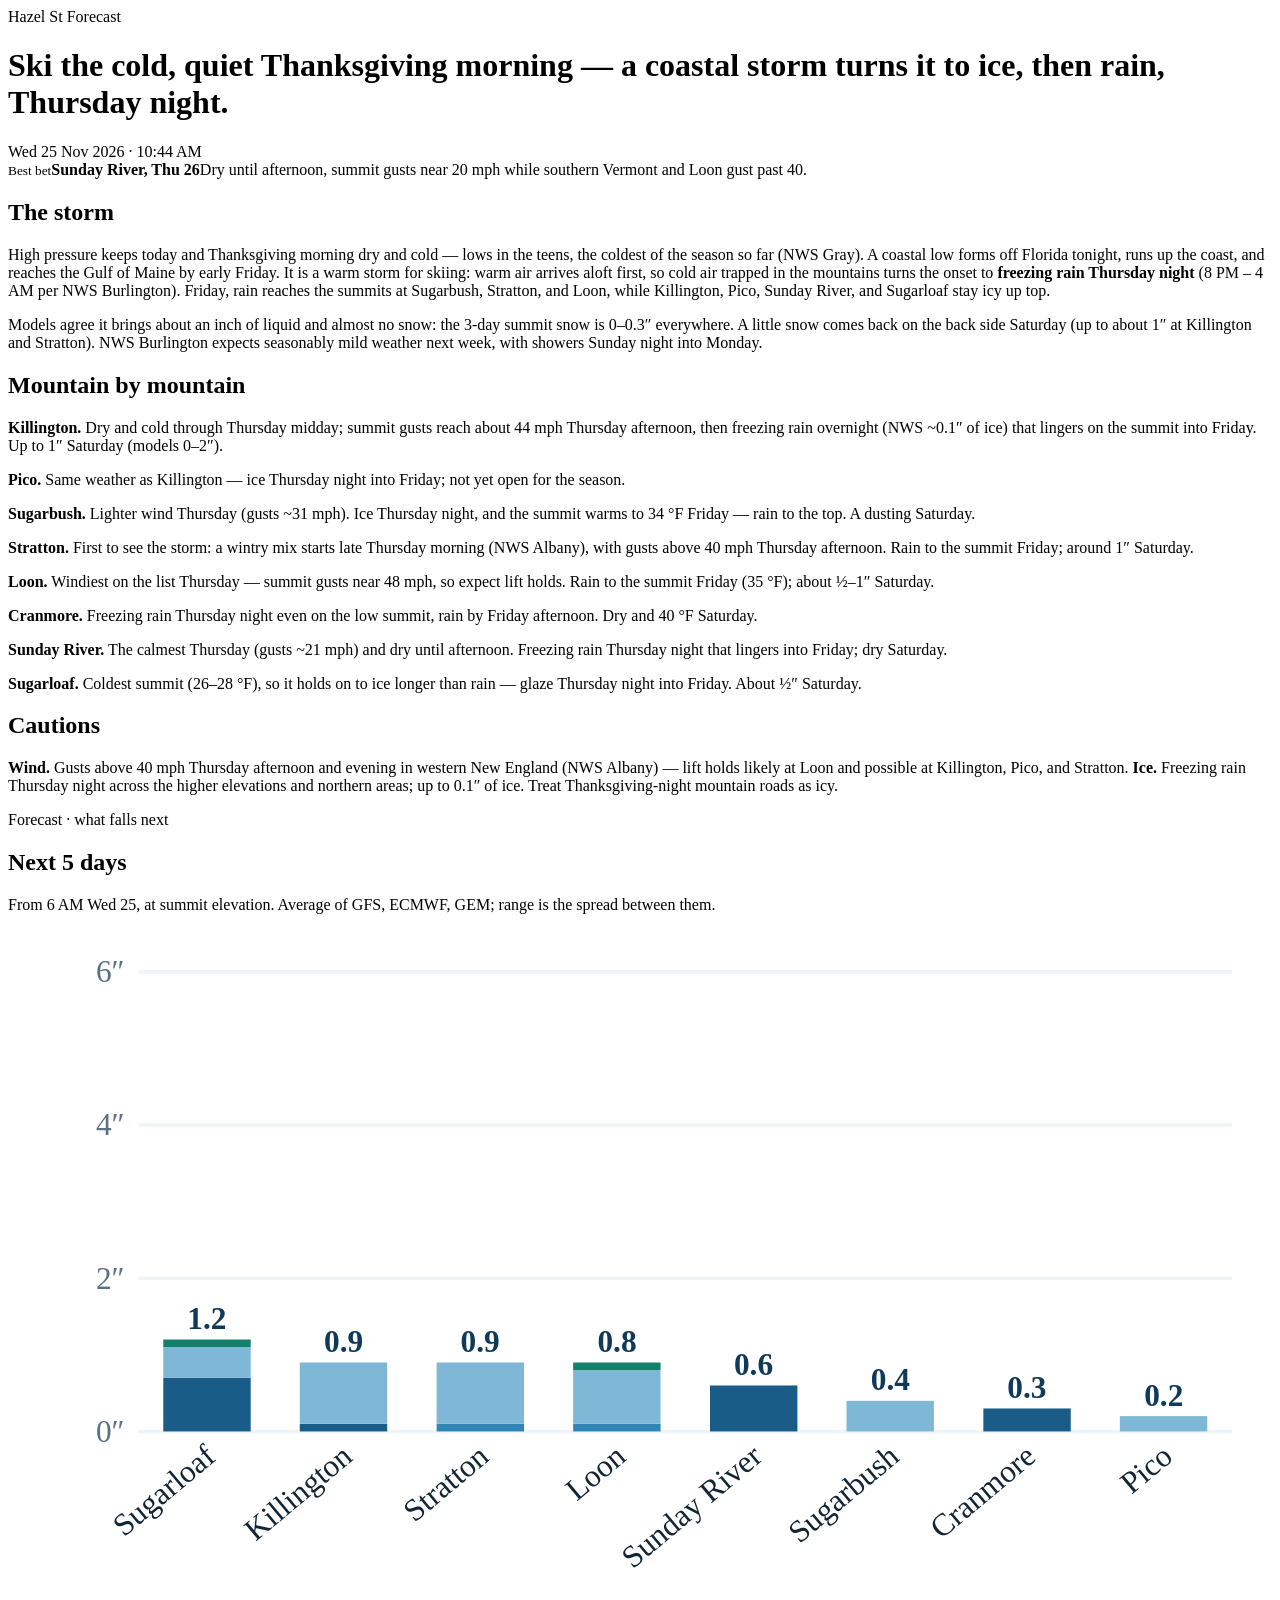
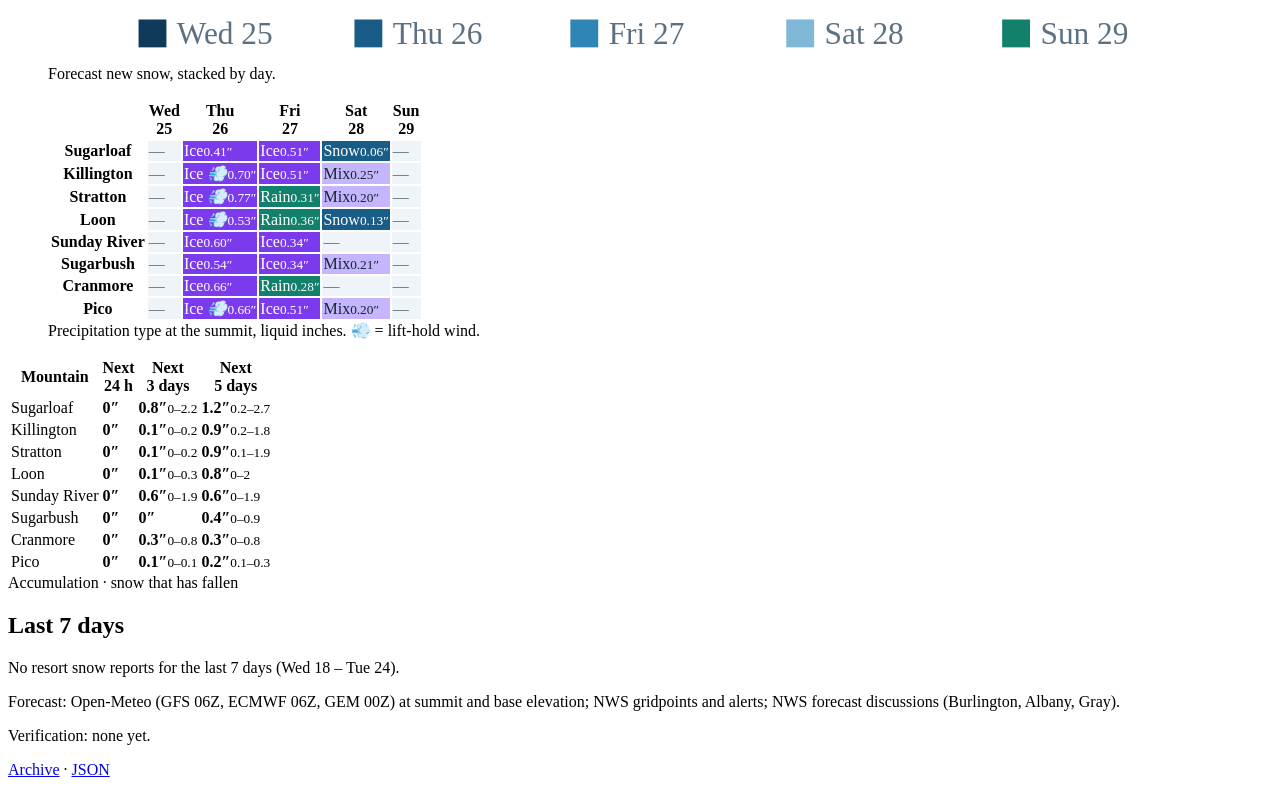
==== tests/golden/2026-11-25.html @ 43894b5a "Score each mountain only against its own resort report (J26) verify.observed() now returns only reso" ====
<!doctype html>
<html lang="en">
<head>
<meta charset="utf-8">
<meta name="viewport" content="width=device-width, initial-scale=1">
<title>Hazel St Forecast · 2026-11-25</title>
<link rel="preload" href="/static/fonts/inter-latin-400-normal.woff2" as="font" type="font/woff2" crossorigin>
<link rel="stylesheet" href="/static/page.css">
</head>
<body>
<div class="band">
  <div class="k">Hazel St Forecast</div>
  <h1>Ski the cold, quiet Thanksgiving morning — a coastal storm turns it to ice, then rain, Thursday night.</h1>
  <div class="when">Wed 25 Nov 2026 · 10:44 AM</div>
</div>
<main>
  <div class="call"><small>Best bet</small><b>Sunday River, Thu 26</b><span>Dry until afternoon, summit gusts near 20 mph while southern Vermont and Loon gust past 40.</span></div>
<h2>The storm</h2>
<p>High pressure keeps today and Thanksgiving morning dry and cold — lows in the teens, the coldest of the season so far (NWS Gray). A coastal low forms off Florida tonight, runs up the coast, and reaches the Gulf of Maine by early Friday. It is a warm storm for skiing: warm air arrives aloft first, so cold air trapped in the mountains turns the onset to <b>freezing rain Thursday night</b> (8 PM – 4 AM per NWS Burlington). Friday, rain reaches the summits at Sugarbush, Stratton, and Loon, while Killington, Pico, Sunday River, and Sugarloaf stay icy up top.</p>
<p>Models agree it brings about an inch of liquid and almost no snow: the 3-day summit snow is 0–0.3″ everywhere. A little snow comes back on the back side Saturday (up to about 1″ at Killington and Stratton). NWS Burlington expects seasonably mild weather next week, with showers Sunday night into Monday.</p>
<h2>Mountain by mountain</h2>
<p><b>Killington.</b> Dry and cold through Thursday midday; summit gusts reach about 44 mph Thursday afternoon, then freezing rain overnight (NWS ~0.1″ of ice) that lingers on the summit into Friday. Up to 1″ Saturday (models 0–2″).</p>
<p><b>Pico.</b> Same weather as Killington — ice Thursday night into Friday; not yet open for the season.</p>
<p><b>Sugarbush.</b> Lighter wind Thursday (gusts ~31 mph). Ice Thursday night, and the summit warms to 34 °F Friday — rain to the top. A dusting Saturday.</p>
<p><b>Stratton.</b> First to see the storm: a wintry mix starts late Thursday morning (NWS Albany), with gusts above 40 mph Thursday afternoon. Rain to the summit Friday; around 1″ Saturday.</p>
<p><b>Loon.</b> Windiest on the list Thursday — summit gusts near 48 mph, so expect lift holds. Rain to the summit Friday (35 °F); about ½–1″ Saturday.</p>
<p><b>Cranmore.</b> Freezing rain Thursday night even on the low summit, rain by Friday afternoon. Dry and 40 °F Saturday.</p>
<p><b>Sunday River.</b> The calmest Thursday (gusts ~21 mph) and dry until afternoon. Freezing rain Thursday night that lingers into Friday; dry Saturday.</p>
<p><b>Sugarloaf.</b> Coldest summit (26–28 °F), so it holds on to ice longer than rain — glaze Thursday night into Friday. About ½″ Saturday.</p>
<h2>Cautions</h2>
<p><b>Wind.</b> Gusts above 40 mph Thursday afternoon and evening in western New England (NWS Albany) — lift holds likely at Loon and possible at Killington, Pico, and Stratton. <b>Ice.</b> Freezing rain Thursday night across the higher elevations and northern areas; up to 0.1″ of ice. Treat Thanksgiving-night mountain roads as icy.</p>

  <div class="part">Forecast · what falls next</div>
  <h2>Next 5 days</h2>
  <p class="lead">From 6 AM Wed 25, at summit elevation. Average of GFS, ECMWF, GEM; range is the spread between them.</p>
  <figure><svg viewBox="0 0 340 210" width="100%" role="img" aria-label="Forecast new snow by mountain, next five days"><line x1="26" x2="340" y1="144.0" y2="144.0" stroke="#eef4f8"/><text x="22" y="147.0" font-size="9" text-anchor="end" fill="#5b7183">0″</text><line x1="26" x2="340" y1="100.0" y2="100.0" stroke="#eef4f8"/><text x="22" y="103.0" font-size="9" text-anchor="end" fill="#5b7183">2″</text><line x1="26" x2="340" y1="56.0" y2="56.0" stroke="#eef4f8"/><text x="22" y="59.0" font-size="9" text-anchor="end" fill="#5b7183">4″</text><line x1="26" x2="340" y1="12.0" y2="12.0" stroke="#eef4f8"/><text x="22" y="15.0" font-size="9" text-anchor="end" fill="#5b7183">6″</text><rect x="33.1" y="144.0" width="25.1" height="0.0" fill="#0f3a5a"/><rect x="33.1" y="128.6" width="25.1" height="15.4" fill="#1a5c88"/><rect x="33.1" y="128.6" width="25.1" height="0.0" fill="#2f86b4"/><rect x="33.1" y="119.8" width="25.1" height="8.8" fill="#7fb7d6"/><rect x="33.1" y="117.6" width="25.1" height="2.2" fill="#12806a"/><text x="45.6" y="114.6" font-size="9" text-anchor="middle" font-weight="600" fill="#0f3a5a">1.2</text><text transform="translate(48.6,152) rotate(-40)" font-size="9" text-anchor="end" fill="#132534">Sugarloaf</text><rect x="72.3" y="144.0" width="25.1" height="0.0" fill="#0f3a5a"/><rect x="72.3" y="141.8" width="25.1" height="2.2" fill="#1a5c88"/><rect x="72.3" y="141.8" width="25.1" height="0.0" fill="#2f86b4"/><rect x="72.3" y="124.2" width="25.1" height="17.6" fill="#7fb7d6"/><rect x="72.3" y="124.2" width="25.1" height="0.0" fill="#12806a"/><text x="84.9" y="121.2" font-size="9" text-anchor="middle" font-weight="600" fill="#0f3a5a">0.9</text><text transform="translate(87.9,152) rotate(-40)" font-size="9" text-anchor="end" fill="#132534">Killington</text><rect x="111.6" y="144.0" width="25.1" height="0.0" fill="#0f3a5a"/><rect x="111.6" y="144.0" width="25.1" height="0.0" fill="#1a5c88"/><rect x="111.6" y="141.8" width="25.1" height="2.2" fill="#2f86b4"/><rect x="111.6" y="124.2" width="25.1" height="17.6" fill="#7fb7d6"/><rect x="111.6" y="124.2" width="25.1" height="0.0" fill="#12806a"/><text x="124.1" y="121.2" font-size="9" text-anchor="middle" font-weight="600" fill="#0f3a5a">0.9</text><text transform="translate(127.1,152) rotate(-40)" font-size="9" text-anchor="end" fill="#132534">Stratton</text><rect x="150.8" y="144.0" width="25.1" height="0.0" fill="#0f3a5a"/><rect x="150.8" y="144.0" width="25.1" height="0.0" fill="#1a5c88"/><rect x="150.8" y="141.8" width="25.1" height="2.2" fill="#2f86b4"/><rect x="150.8" y="126.4" width="25.1" height="15.4" fill="#7fb7d6"/><rect x="150.8" y="124.2" width="25.1" height="2.2" fill="#12806a"/><text x="163.4" y="121.2" font-size="9" text-anchor="middle" font-weight="600" fill="#0f3a5a">0.8</text><text transform="translate(166.4,152) rotate(-40)" font-size="9" text-anchor="end" fill="#132534">Loon</text><rect x="190.1" y="144.0" width="25.1" height="0.0" fill="#0f3a5a"/><rect x="190.1" y="130.8" width="25.1" height="13.2" fill="#1a5c88"/><rect x="190.1" y="130.8" width="25.1" height="0.0" fill="#2f86b4"/><rect x="190.1" y="130.8" width="25.1" height="0.0" fill="#7fb7d6"/><rect x="190.1" y="130.8" width="25.1" height="0.0" fill="#12806a"/><text x="202.6" y="127.8" font-size="9" text-anchor="middle" font-weight="600" fill="#0f3a5a">0.6</text><text transform="translate(205.6,152) rotate(-40)" font-size="9" text-anchor="end" fill="#132534">Sunday River</text><rect x="229.3" y="144.0" width="25.1" height="0.0" fill="#0f3a5a"/><rect x="229.3" y="144.0" width="25.1" height="0.0" fill="#1a5c88"/><rect x="229.3" y="144.0" width="25.1" height="0.0" fill="#2f86b4"/><rect x="229.3" y="135.2" width="25.1" height="8.8" fill="#7fb7d6"/><rect x="229.3" y="135.2" width="25.1" height="0.0" fill="#12806a"/><text x="241.9" y="132.2" font-size="9" text-anchor="middle" font-weight="600" fill="#0f3a5a">0.4</text><text transform="translate(244.9,152) rotate(-40)" font-size="9" text-anchor="end" fill="#132534">Sugarbush</text><rect x="268.6" y="144.0" width="25.1" height="0.0" fill="#0f3a5a"/><rect x="268.6" y="137.4" width="25.1" height="6.6" fill="#1a5c88"/><rect x="268.6" y="137.4" width="25.1" height="0.0" fill="#2f86b4"/><rect x="268.6" y="137.4" width="25.1" height="0.0" fill="#7fb7d6"/><rect x="268.6" y="137.4" width="25.1" height="0.0" fill="#12806a"/><text x="281.1" y="134.4" font-size="9" text-anchor="middle" font-weight="600" fill="#0f3a5a">0.3</text><text transform="translate(284.1,152) rotate(-40)" font-size="9" text-anchor="end" fill="#132534">Cranmore</text><rect x="307.8" y="144.0" width="25.1" height="0.0" fill="#0f3a5a"/><rect x="307.8" y="144.0" width="25.1" height="0.0" fill="#1a5c88"/><rect x="307.8" y="144.0" width="25.1" height="0.0" fill="#2f86b4"/><rect x="307.8" y="139.6" width="25.1" height="4.4" fill="#7fb7d6"/><rect x="307.8" y="139.6" width="25.1" height="0.0" fill="#12806a"/><text x="320.4" y="136.6" font-size="9" text-anchor="middle" font-weight="600" fill="#0f3a5a">0.2</text><text transform="translate(323.4,152) rotate(-40)" font-size="9" text-anchor="end" fill="#132534">Pico</text><rect x="26" y="198" width="8" height="8" fill="#0f3a5a"/><text x="37" y="205" font-size="9" fill="#5b7183">Wed 25</text><rect x="88" y="198" width="8" height="8" fill="#1a5c88"/><text x="99" y="205" font-size="9" fill="#5b7183">Thu 26</text><rect x="150" y="198" width="8" height="8" fill="#2f86b4"/><text x="161" y="205" font-size="9" fill="#5b7183">Fri 27</text><rect x="212" y="198" width="8" height="8" fill="#7fb7d6"/><text x="223" y="205" font-size="9" fill="#5b7183">Sat 28</text><rect x="274" y="198" width="8" height="8" fill="#12806a"/><text x="285" y="205" font-size="9" fill="#5b7183">Sun 29</text></svg><figcaption>Forecast new snow, stacked by day.</figcaption></figure>
  <figure>
    <table class="types">
      <thead><tr><th></th><th>Wed<br>25</th><th>Thu<br>26</th><th>Fri<br>27</th><th>Sat<br>28</th><th>Sun<br>29</th></tr></thead>
      <tbody>
        <tr><th>Sugarloaf</th><td style="background:#eef4f8;color:#5b7183">—</td><td style="background:#7c3aed;color:#fff">Ice<small>0.41″</small></td><td style="background:#7c3aed;color:#fff">Ice<small>0.51″</small></td><td style="background:#1a5c88;color:#fff">Snow<small>0.06″</small></td><td style="background:#eef4f8;color:#5b7183">—</td></tr>
        <tr><th>Killington</th><td style="background:#eef4f8;color:#5b7183">—</td><td style="background:#7c3aed;color:#fff">Ice <i title="lift-hold wind">💨</i><small>0.70″</small></td><td style="background:#7c3aed;color:#fff">Ice<small>0.51″</small></td><td style="background:#c4b5fd;color:#132534">Mix<small>0.25″</small></td><td style="background:#eef4f8;color:#5b7183">—</td></tr>
        <tr><th>Stratton</th><td style="background:#eef4f8;color:#5b7183">—</td><td style="background:#7c3aed;color:#fff">Ice <i title="lift-hold wind">💨</i><small>0.77″</small></td><td style="background:#12806a;color:#fff">Rain<small>0.31″</small></td><td style="background:#c4b5fd;color:#132534">Mix<small>0.20″</small></td><td style="background:#eef4f8;color:#5b7183">—</td></tr>
        <tr><th>Loon</th><td style="background:#eef4f8;color:#5b7183">—</td><td style="background:#7c3aed;color:#fff">Ice <i title="lift-hold wind">💨</i><small>0.53″</small></td><td style="background:#12806a;color:#fff">Rain<small>0.36″</small></td><td style="background:#1a5c88;color:#fff">Snow<small>0.13″</small></td><td style="background:#eef4f8;color:#5b7183">—</td></tr>
        <tr><th>Sunday River</th><td style="background:#eef4f8;color:#5b7183">—</td><td style="background:#7c3aed;color:#fff">Ice<small>0.60″</small></td><td style="background:#7c3aed;color:#fff">Ice<small>0.34″</small></td><td style="background:#eef4f8;color:#5b7183">—</td><td style="background:#eef4f8;color:#5b7183">—</td></tr>
        <tr><th>Sugarbush</th><td style="background:#eef4f8;color:#5b7183">—</td><td style="background:#7c3aed;color:#fff">Ice<small>0.54″</small></td><td style="background:#7c3aed;color:#fff">Ice<small>0.34″</small></td><td style="background:#c4b5fd;color:#132534">Mix<small>0.21″</small></td><td style="background:#eef4f8;color:#5b7183">—</td></tr>
        <tr><th>Cranmore</th><td style="background:#eef4f8;color:#5b7183">—</td><td style="background:#7c3aed;color:#fff">Ice<small>0.66″</small></td><td style="background:#12806a;color:#fff">Rain<small>0.28″</small></td><td style="background:#eef4f8;color:#5b7183">—</td><td style="background:#eef4f8;color:#5b7183">—</td></tr>
        <tr><th>Pico</th><td style="background:#eef4f8;color:#5b7183">—</td><td style="background:#7c3aed;color:#fff">Ice <i title="lift-hold wind">💨</i><small>0.66″</small></td><td style="background:#7c3aed;color:#fff">Ice<small>0.51″</small></td><td style="background:#c4b5fd;color:#132534">Mix<small>0.20″</small></td><td style="background:#eef4f8;color:#5b7183">—</td></tr>
      </tbody>
    </table>
    <figcaption>Precipitation type at the summit, liquid inches. 💨 = lift-hold wind.</figcaption>
  </figure>
  <table id="fct">
    <thead><tr><th>Mountain</th><th>Next<br>24 h</th><th>Next<br>3 days</th><th>Next<br>5 days</th></tr></thead>
    <tbody>
      <tr><td class="name">Sugarloaf</td><td><b>0″</b></td><td><b>0.8″</b><small>0–2.2</small></td><td><b>1.2″</b><small>0.2–2.7</small></td></tr>
      <tr><td class="name">Killington</td><td><b>0″</b></td><td><b>0.1″</b><small>0–0.2</small></td><td><b>0.9″</b><small>0.2–1.8</small></td></tr>
      <tr><td class="name">Stratton</td><td><b>0″</b></td><td><b>0.1″</b><small>0–0.2</small></td><td><b>0.9″</b><small>0.1–1.9</small></td></tr>
      <tr><td class="name">Loon</td><td><b>0″</b></td><td><b>0.1″</b><small>0–0.3</small></td><td><b>0.8″</b><small>0–2</small></td></tr>
      <tr><td class="name">Sunday River</td><td><b>0″</b></td><td><b>0.6″</b><small>0–1.9</small></td><td><b>0.6″</b><small>0–1.9</small></td></tr>
      <tr><td class="name">Sugarbush</td><td><b>0″</b></td><td><b>0″</b></td><td><b>0.4″</b><small>0–0.9</small></td></tr>
      <tr><td class="name">Cranmore</td><td><b>0″</b></td><td><b>0.3″</b><small>0–0.8</small></td><td><b>0.3″</b><small>0–0.8</small></td></tr>
      <tr><td class="name">Pico</td><td><b>0″</b></td><td><b>0.1″</b><small>0–0.1</small></td><td><b>0.2″</b><small>0.1–0.3</small></td></tr>
    </tbody>
  </table>

  <div class="part">Accumulation · snow that has fallen</div>
  <h2>Last 7 days</h2>
  <div class="empty">No resort snow reports for the last 7 days (Wed 18 – Tue 24).</div>

  <div class="foot">
    <p>Forecast: Open-Meteo (GFS 06Z, ECMWF 06Z, GEM 00Z) at summit and base elevation; NWS gridpoints and alerts; NWS forecast discussions (Burlington, Albany, Gray).</p>
    <p>Verification: none yet.</p>
    <p><a href="/archive">Archive</a> · <a href="/api/report/2026-11-25.json">JSON</a></p>
  </div>
</main>
</body>
</html>
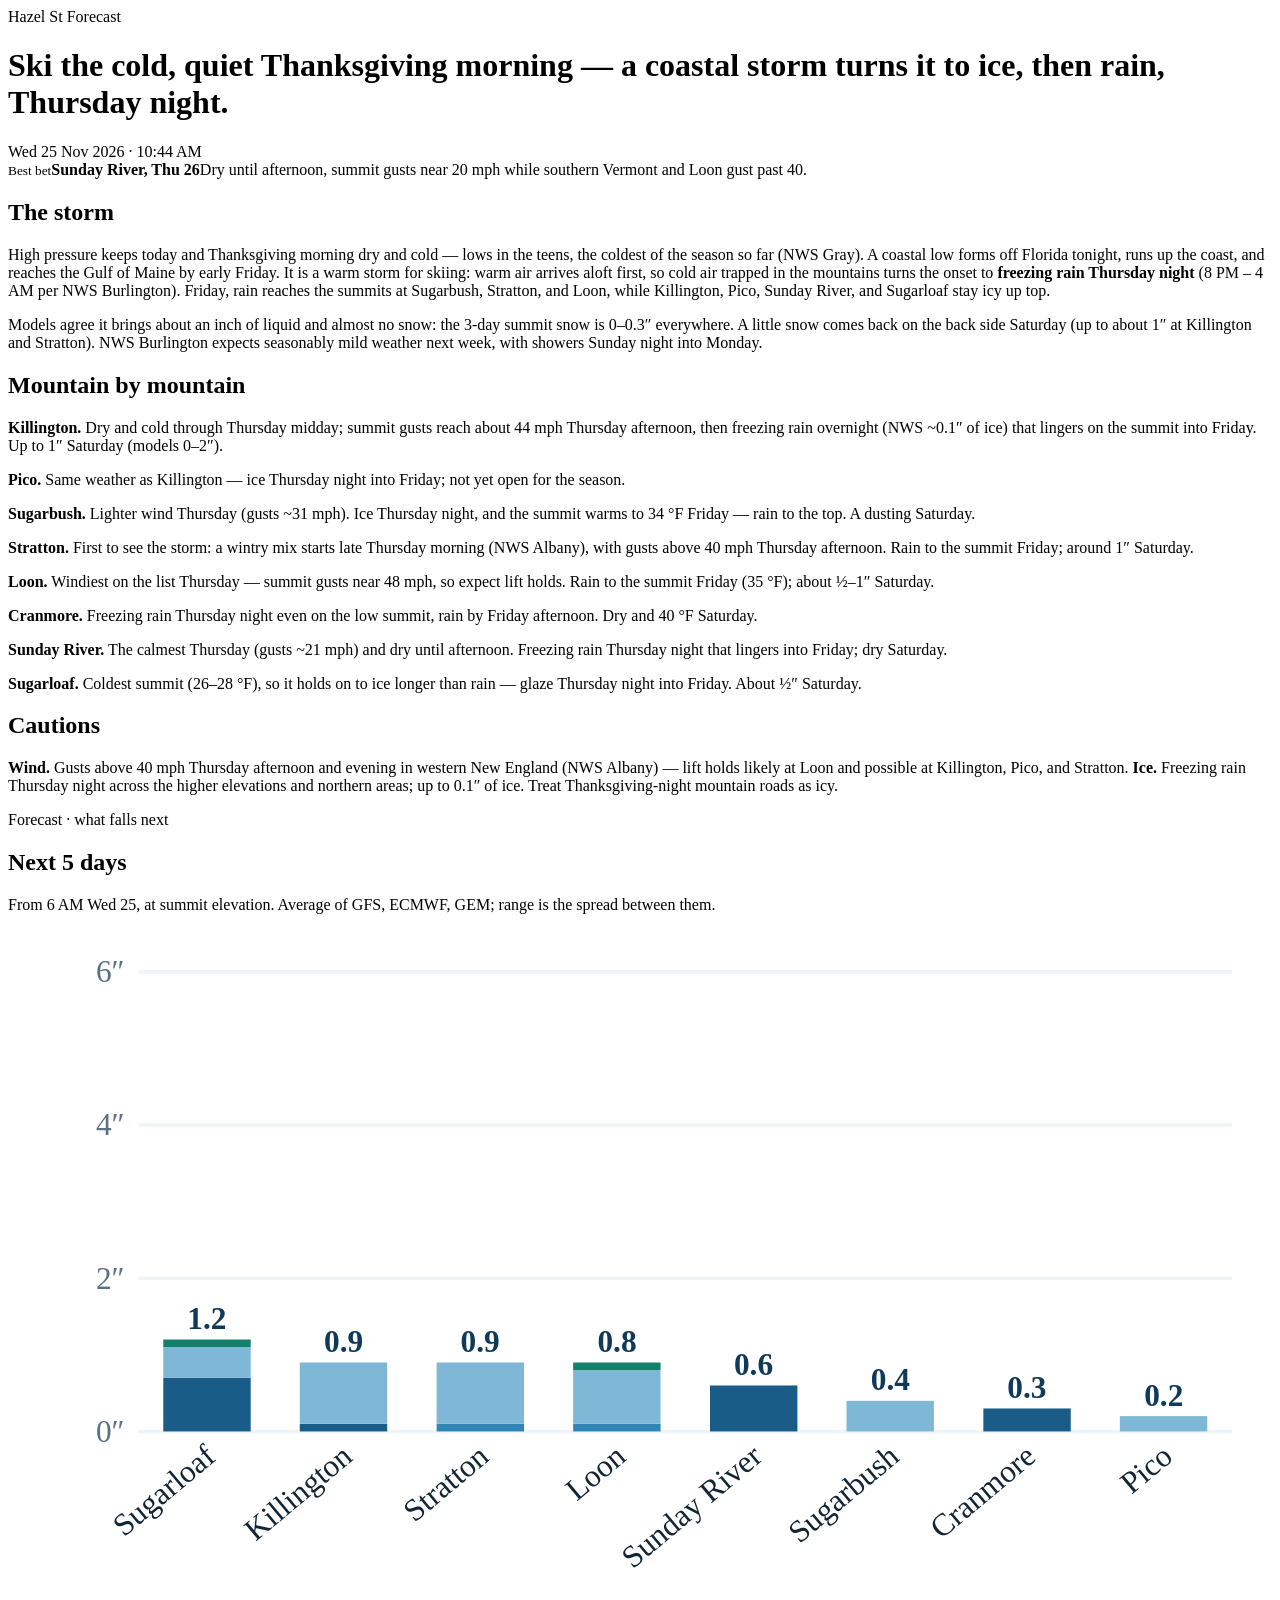
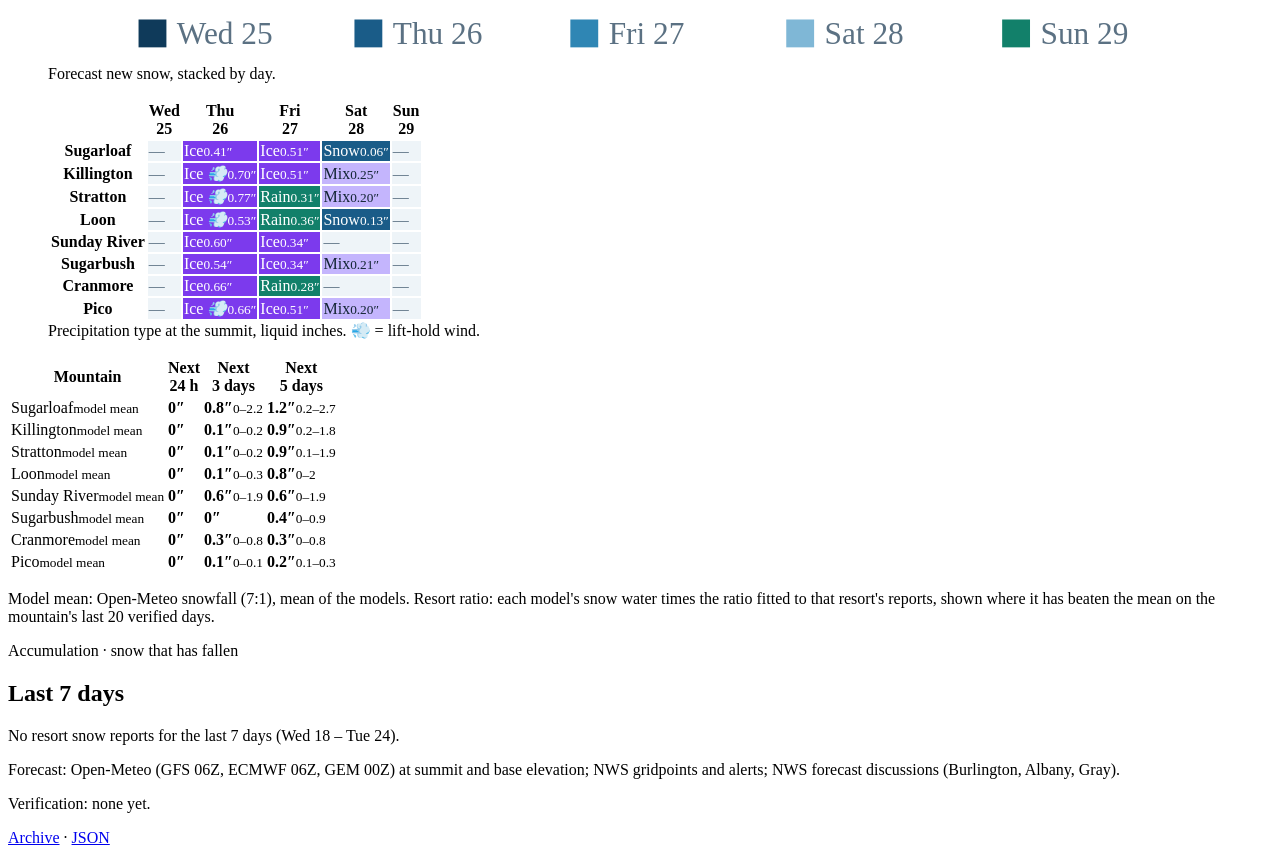
==== commit 93167f4b: "Fit a snow ratio for each resort (J27) Add the resort_ratio forecast method: each model's hourly sno" ====
--- a/tests/golden/2026-11-25.html
+++ b/tests/golden/2026-11-25.html
@@ -53,16 +53,17 @@
   <table id="fct">
     <thead><tr><th>Mountain</th><th>Next<br>24 h</th><th>Next<br>3 days</th><th>Next<br>5 days</th></tr></thead>
     <tbody>
-      <tr><td class="name">Sugarloaf</td><td><b>0″</b></td><td><b>0.8″</b><small>0–2.2</small></td><td><b>1.2″</b><small>0.2–2.7</small></td></tr>
-      <tr><td class="name">Killington</td><td><b>0″</b></td><td><b>0.1″</b><small>0–0.2</small></td><td><b>0.9″</b><small>0.2–1.8</small></td></tr>
-      <tr><td class="name">Stratton</td><td><b>0″</b></td><td><b>0.1″</b><small>0–0.2</small></td><td><b>0.9″</b><small>0.1–1.9</small></td></tr>
-      <tr><td class="name">Loon</td><td><b>0″</b></td><td><b>0.1″</b><small>0–0.3</small></td><td><b>0.8″</b><small>0–2</small></td></tr>
-      <tr><td class="name">Sunday River</td><td><b>0″</b></td><td><b>0.6″</b><small>0–1.9</small></td><td><b>0.6″</b><small>0–1.9</small></td></tr>
-      <tr><td class="name">Sugarbush</td><td><b>0″</b></td><td><b>0″</b></td><td><b>0.4″</b><small>0–0.9</small></td></tr>
-      <tr><td class="name">Cranmore</td><td><b>0″</b></td><td><b>0.3″</b><small>0–0.8</small></td><td><b>0.3″</b><small>0–0.8</small></td></tr>
-      <tr><td class="name">Pico</td><td><b>0″</b></td><td><b>0.1″</b><small>0–0.1</small></td><td><b>0.2″</b><small>0.1–0.3</small></td></tr>
+      <tr><td class="name">Sugarloaf<small>model mean</small></td><td><b>0″</b></td><td><b>0.8″</b><small>0–2.2</small></td><td><b>1.2″</b><small>0.2–2.7</small></td></tr>
+      <tr><td class="name">Killington<small>model mean</small></td><td><b>0″</b></td><td><b>0.1″</b><small>0–0.2</small></td><td><b>0.9″</b><small>0.2–1.8</small></td></tr>
+      <tr><td class="name">Stratton<small>model mean</small></td><td><b>0″</b></td><td><b>0.1″</b><small>0–0.2</small></td><td><b>0.9″</b><small>0.1–1.9</small></td></tr>
+      <tr><td class="name">Loon<small>model mean</small></td><td><b>0″</b></td><td><b>0.1″</b><small>0–0.3</small></td><td><b>0.8″</b><small>0–2</small></td></tr>
+      <tr><td class="name">Sunday River<small>model mean</small></td><td><b>0″</b></td><td><b>0.6″</b><small>0–1.9</small></td><td><b>0.6″</b><small>0–1.9</small></td></tr>
+      <tr><td class="name">Sugarbush<small>model mean</small></td><td><b>0″</b></td><td><b>0″</b></td><td><b>0.4″</b><small>0–0.9</small></td></tr>
+      <tr><td class="name">Cranmore<small>model mean</small></td><td><b>0″</b></td><td><b>0.3″</b><small>0–0.8</small></td><td><b>0.3″</b><small>0–0.8</small></td></tr>
+      <tr><td class="name">Pico<small>model mean</small></td><td><b>0″</b></td><td><b>0.1″</b><small>0–0.1</small></td><td><b>0.2″</b><small>0.1–0.3</small></td></tr>
     </tbody>
   </table>
+  <p class="lead fct-note">Model mean: Open-Meteo snowfall (7:1), mean of the models. Resort ratio: each model's snow water times the ratio fitted to that resort's reports, shown where it has beaten the mean on the mountain's last 20 verified days.</p>
 
   <div class="part">Accumulation · snow that has fallen</div>
   <h2>Last 7 days</h2>
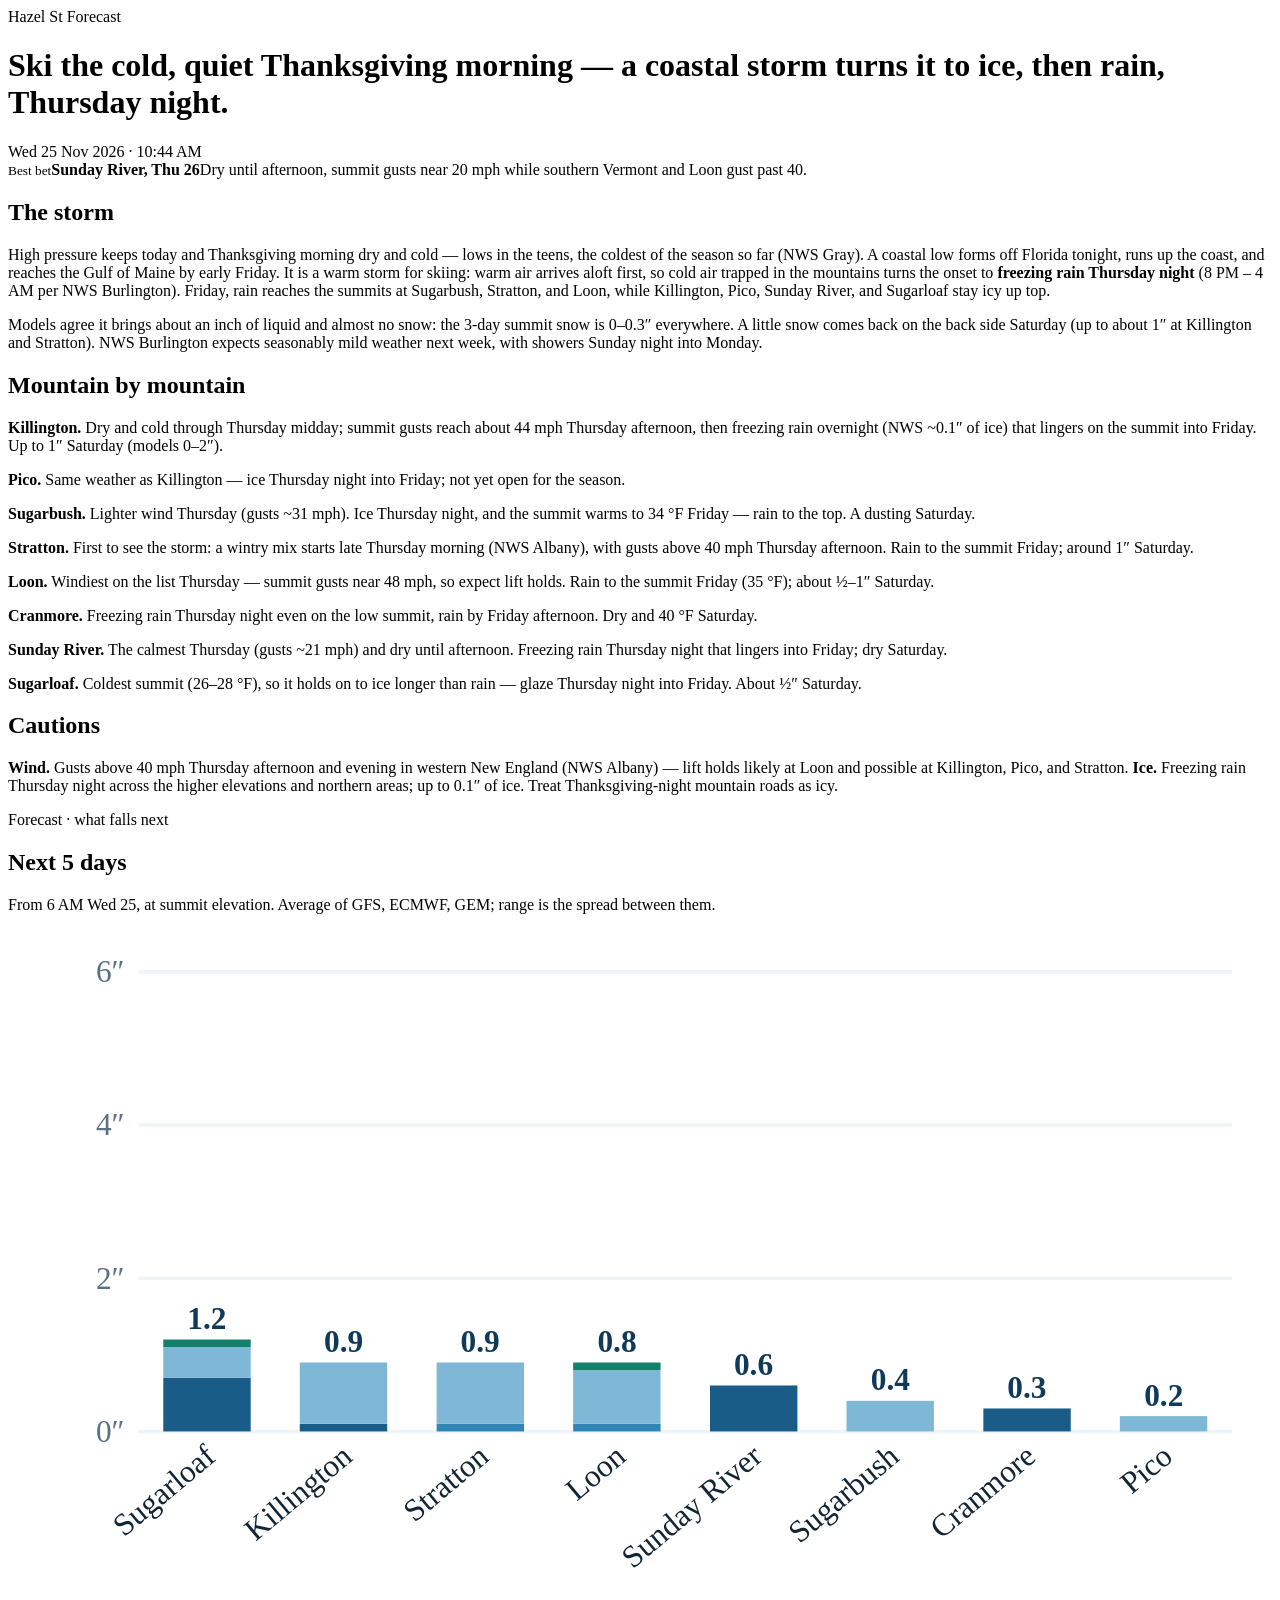
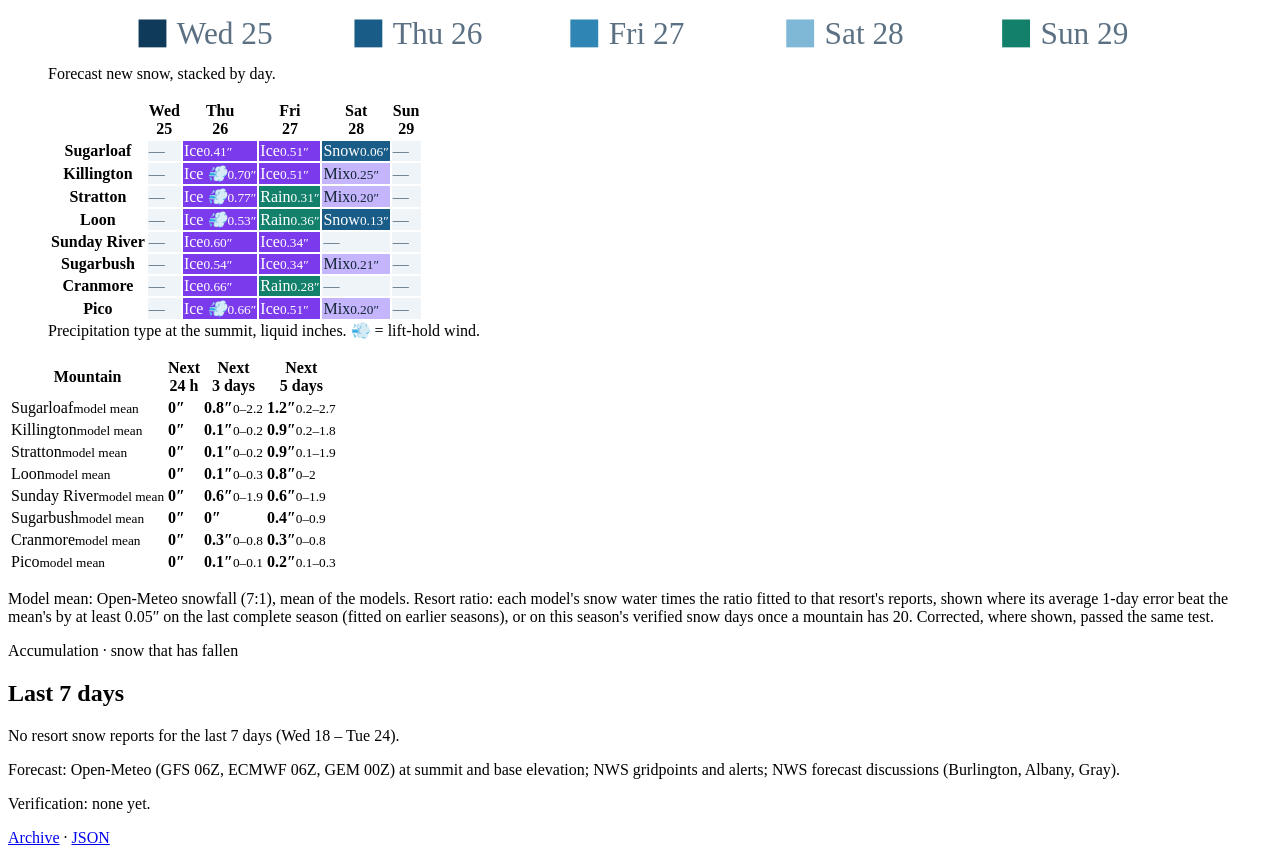
==== commit 72ca2043: "Choose each mountain's method on a held-out season (J28) Replace the last-20-verified-days gate for " ====
--- a/tests/golden/2026-11-25.html
+++ b/tests/golden/2026-11-25.html
@@ -63,7 +63,7 @@
       <tr><td class="name">Pico<small>model mean</small></td><td><b>0″</b></td><td><b>0.1″</b><small>0–0.1</small></td><td><b>0.2″</b><small>0.1–0.3</small></td></tr>
     </tbody>
   </table>
-  <p class="lead fct-note">Model mean: Open-Meteo snowfall (7:1), mean of the models. Resort ratio: each model's snow water times the ratio fitted to that resort's reports, shown where it has beaten the mean on the mountain's last 20 verified days.</p>
+  <p class="lead fct-note">Model mean: Open-Meteo snowfall (7:1), mean of the models. Resort ratio: each model's snow water times the ratio fitted to that resort's reports, shown where its average 1-day error beat the mean's by at least 0.05″ on the last complete season (fitted on earlier seasons), or on this season's verified snow days once a mountain has 20. Corrected, where shown, passed the same test.</p>
 
   <div class="part">Accumulation · snow that has fallen</div>
   <h2>Last 7 days</h2>
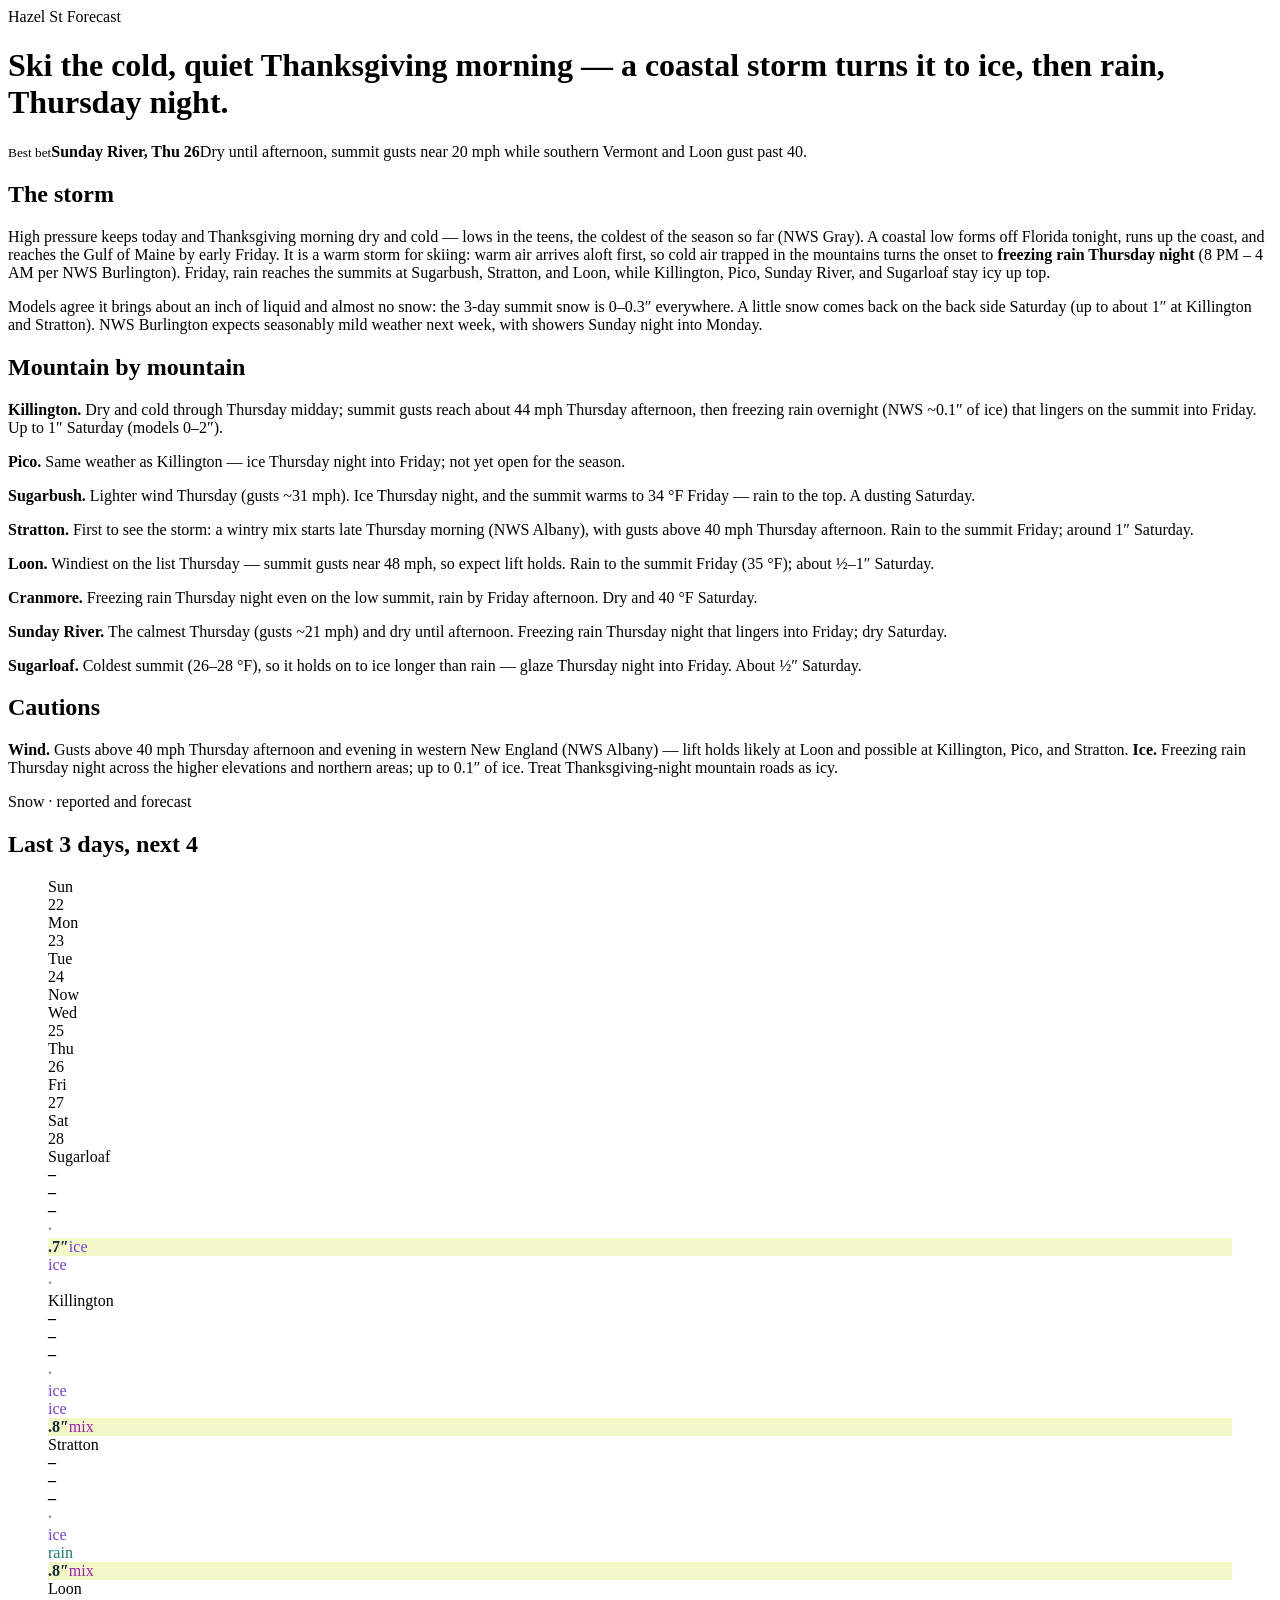
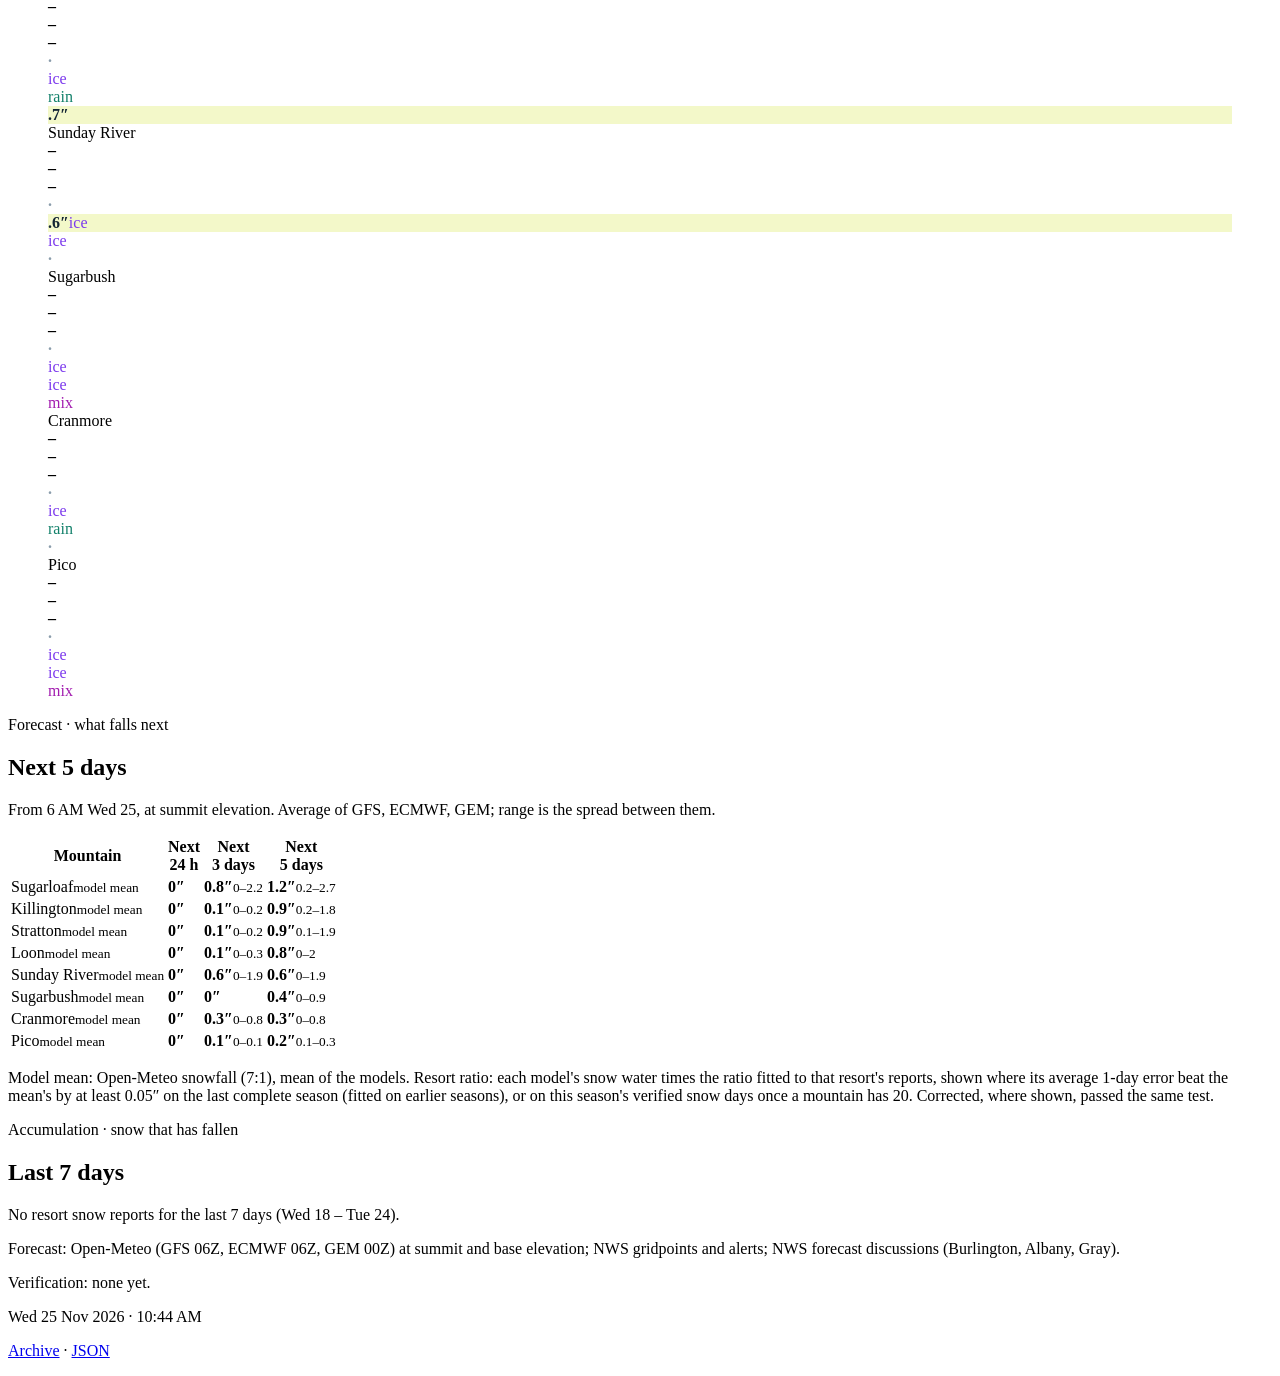
==== commit fff80680: "Show past and forecast snow in one phone-first timeline (J31) Replace the stacked forecast chart, th" ====
--- a/tests/golden/2026-11-25.html
+++ b/tests/golden/2026-11-25.html
@@ -11,7 +11,6 @@
 <div class="band">
   <div class="k">Hazel St Forecast</div>
   <h1>Ski the cold, quiet Thanksgiving morning — a coastal storm turns it to ice, then rain, Thursday night.</h1>
-  <div class="when">Wed 25 Nov 2026 · 10:44 AM</div>
 </div>
 <main>
   <div class="call"><small>Best bet</small><b>Sunday River, Thu 26</b><span>Dry until afternoon, summit gusts near 20 mph while southern Vermont and Loon gust past 40.</span></div>
@@ -30,26 +29,26 @@
 <h2>Cautions</h2>
 <p><b>Wind.</b> Gusts above 40 mph Thursday afternoon and evening in western New England (NWS Albany) — lift holds likely at Loon and possible at Killington, Pico, and Stratton. <b>Ice.</b> Freezing rain Thursday night across the higher elevations and northern areas; up to 0.1″ of ice. Treat Thanksgiving-night mountain roads as icy.</p>
 
+  <div class="part">Snow · reported and forecast</div>
+  <h2>Last 3 days, next 4</h2>
+  <figure class="tl-fig">
+    <div class="tl" role="table" aria-label="Snow by mountain and day">
+      <div class="tl-now" style="grid-row:2 / span 8"></div>
+      <div role="row" class="tl-row"><div role="columnheader"></div><div role="columnheader" class="tl-h tl-h-past">Sun<br>22</div><div role="columnheader" class="tl-h tl-h-past">Mon<br>23</div><div role="columnheader" class="tl-h tl-h-past">Tue<br>24</div><div role="columnheader" class="tl-nowh"><span>Now</span></div><div role="columnheader" class="tl-h">Wed<br>25</div><div role="columnheader" class="tl-h">Thu<br>26</div><div role="columnheader" class="tl-h">Fri<br>27</div><div role="columnheader" class="tl-h">Sat<br>28</div></div>
+      <div role="row" class="tl-row"><div role="rowheader" class="tl-n">Sugarloaf</div><div role="cell" class="c nr" title="Sun 22 · no resort report"><b>–</b></div><div role="cell" class="c nr" title="Mon 23 · no resort report"><b>–</b></div><div role="cell" class="c nr" title="Tue 24 · no resort report"><b>–</b></div><div role="cell" class="c fut" style="background:#ffffff;color:#8a9cab" title="Wed 25 · 0″ snow · 0.00″ liquid · high 26°F · gusts 12 mph"><b>·</b></div><div role="cell" class="c fut" style="background:#f3f8c9;color:#132534" title="Thu 26 · 0.7″ snow · ice · 0.41″ liquid · high 29°F · gusts 21 mph"><b>.7″</b><span class="w" style="color:#7c3aed">ice</span></div><div role="cell" class="c fut" style="background:#ffffff;color:#8a9cab" title="Fri 27 · 0″ snow · ice · 0.51″ liquid · high 28°F · gusts 25 mph"><span class="w" style="color:#7c3aed">ice</span></div><div role="cell" class="c fut" style="background:#ffffff;color:#8a9cab" title="Sat 28 · 0.4″ snow · 0.06″ liquid · high 28°F · gusts 23 mph"><b>·</b></div></div>
+      <div role="row" class="tl-row"><div role="rowheader" class="tl-n">Killington</div><div role="cell" class="c nr" title="Sun 22 · no resort report"><b>–</b></div><div role="cell" class="c nr" title="Mon 23 · no resort report"><b>–</b></div><div role="cell" class="c nr" title="Tue 24 · no resort report"><b>–</b></div><div role="cell" class="c fut" style="background:#ffffff;color:#8a9cab" title="Wed 25 · 0″ snow · 0.00″ liquid · high 29°F · gusts 11 mph"><b>·</b></div><div role="cell" class="c fut" style="background:#ffffff;color:#8a9cab" title="Thu 26 · 0.1″ snow · ice · 0.70″ liquid · high 26°F · gusts 43 mph"><span class="w" style="color:#7c3aed">ice</span></div><div role="cell" class="c fut" style="background:#ffffff;color:#8a9cab" title="Fri 27 · 0″ snow · ice · 0.51″ liquid · high 32°F · gusts 29 mph"><span class="w" style="color:#7c3aed">ice</span></div><div role="cell" class="c fut" style="background:#f3f8c9;color:#132534" title="Sat 28 · 0.8″ snow · mix · 0.25″ liquid · high 28°F · gusts 23 mph"><b>.8″</b><span class="w" style="color:#a21caf">mix</span></div></div>
+      <div role="row" class="tl-row"><div role="rowheader" class="tl-n">Stratton</div><div role="cell" class="c nr" title="Sun 22 · no resort report"><b>–</b></div><div role="cell" class="c nr" title="Mon 23 · no resort report"><b>–</b></div><div role="cell" class="c nr" title="Tue 24 · no resort report"><b>–</b></div><div role="cell" class="c fut" style="background:#ffffff;color:#8a9cab" title="Wed 25 · 0″ snow · 0.00″ liquid · high 30°F · gusts 15 mph"><b>·</b></div><div role="cell" class="c fut" style="background:#ffffff;color:#8a9cab" title="Thu 26 · 0″ snow · ice · 0.77″ liquid · high 28°F · gusts 41 mph"><span class="w" style="color:#7c3aed">ice</span></div><div role="cell" class="c fut" style="background:#ffffff;color:#8a9cab" title="Fri 27 · 0.1″ snow · rain · 0.31″ liquid · high 35°F · gusts 35 mph"><span class="w" style="color:#12806a">rain</span></div><div role="cell" class="c fut" style="background:#f3f8c9;color:#132534" title="Sat 28 · 0.8″ snow · mix · 0.20″ liquid · high 30°F · gusts 30 mph"><b>.8″</b><span class="w" style="color:#a21caf">mix</span></div></div>
+      <div role="row" class="tl-row"><div role="rowheader" class="tl-n">Loon</div><div role="cell" class="c nr" title="Sun 22 · no resort report"><b>–</b></div><div role="cell" class="c nr" title="Mon 23 · no resort report"><b>–</b></div><div role="cell" class="c nr" title="Tue 24 · no resort report"><b>–</b></div><div role="cell" class="c fut" style="background:#ffffff;color:#8a9cab" title="Wed 25 · 0″ snow · 0.00″ liquid · high 32°F · gusts 10 mph"><b>·</b></div><div role="cell" class="c fut" style="background:#ffffff;color:#8a9cab" title="Thu 26 · 0″ snow · ice · 0.53″ liquid · high 33°F · gusts 44 mph"><span class="w" style="color:#7c3aed">ice</span></div><div role="cell" class="c fut" style="background:#ffffff;color:#8a9cab" title="Fri 27 · 0.1″ snow · rain · 0.36″ liquid · high 36°F · gusts 33 mph"><span class="w" style="color:#12806a">rain</span></div><div role="cell" class="c fut" style="background:#f3f8c9;color:#132534" title="Sat 28 · 0.7″ snow · 0.13″ liquid · high 33°F · gusts 21 mph"><b>.7″</b></div></div>
+      <div role="row" class="tl-row"><div role="rowheader" class="tl-n">Sunday River</div><div role="cell" class="c nr" title="Sun 22 · no resort report"><b>–</b></div><div role="cell" class="c nr" title="Mon 23 · no resort report"><b>–</b></div><div role="cell" class="c nr" title="Tue 24 · no resort report"><b>–</b></div><div role="cell" class="c fut" style="background:#ffffff;color:#8a9cab" title="Wed 25 · 0″ snow · 0.00″ liquid · high 32°F · gusts 10 mph"><b>·</b></div><div role="cell" class="c fut" style="background:#f3f8c9;color:#132534" title="Thu 26 · 0.6″ snow · ice · 0.60″ liquid · high 31°F · gusts 21 mph"><b>.6″</b><span class="w" style="color:#7c3aed">ice</span></div><div role="cell" class="c fut" style="background:#ffffff;color:#8a9cab" title="Fri 27 · 0″ snow · ice · 0.34″ liquid · high 32°F · gusts 28 mph"><span class="w" style="color:#7c3aed">ice</span></div><div role="cell" class="c fut" style="background:#ffffff;color:#8a9cab" title="Sat 28 · 0″ snow · 0.04″ liquid · high 32°F · gusts 22 mph"><b>·</b></div></div>
+      <div role="row" class="tl-row"><div role="rowheader" class="tl-n">Sugarbush</div><div role="cell" class="c nr" title="Sun 22 · no resort report"><b>–</b></div><div role="cell" class="c nr" title="Mon 23 · no resort report"><b>–</b></div><div role="cell" class="c nr" title="Tue 24 · no resort report"><b>–</b></div><div role="cell" class="c fut" style="background:#ffffff;color:#8a9cab" title="Wed 25 · 0″ snow · 0.00″ liquid · high 27°F · gusts 10 mph"><b>·</b></div><div role="cell" class="c fut" style="background:#ffffff;color:#8a9cab" title="Thu 26 · 0″ snow · ice · 0.54″ liquid · high 29°F · gusts 37 mph"><span class="w" style="color:#7c3aed">ice</span></div><div role="cell" class="c fut" style="background:#ffffff;color:#8a9cab" title="Fri 27 · 0″ snow · ice · 0.34″ liquid · high 34°F · gusts 25 mph"><span class="w" style="color:#7c3aed">ice</span></div><div role="cell" class="c fut" style="background:#ffffff;color:#8a9cab" title="Sat 28 · 0.4″ snow · mix · 0.21″ liquid · high 29°F · gusts 14 mph"><span class="w" style="color:#a21caf">mix</span></div></div>
+      <div role="row" class="tl-row"><div role="rowheader" class="tl-n">Cranmore</div><div role="cell" class="c nr" title="Sun 22 · no resort report"><b>–</b></div><div role="cell" class="c nr" title="Mon 23 · no resort report"><b>–</b></div><div role="cell" class="c nr" title="Tue 24 · no resort report"><b>–</b></div><div role="cell" class="c fut" style="background:#ffffff;color:#8a9cab" title="Wed 25 · 0″ snow · 0.00″ liquid · high 34°F · gusts 10 mph"><b>·</b></div><div role="cell" class="c fut" style="background:#ffffff;color:#8a9cab" title="Thu 26 · 0.3″ snow · ice · 0.66″ liquid · high 34°F · gusts 27 mph"><span class="w" style="color:#7c3aed">ice</span></div><div role="cell" class="c fut" style="background:#ffffff;color:#8a9cab" title="Fri 27 · 0″ snow · rain · 0.28″ liquid · high 35°F · gusts 21 mph"><span class="w" style="color:#12806a">rain</span></div><div role="cell" class="c fut" style="background:#ffffff;color:#8a9cab" title="Sat 28 · 0″ snow · 0.02″ liquid · high 40°F · gusts 19 mph"><b>·</b></div></div>
+      <div role="row" class="tl-row"><div role="rowheader" class="tl-n">Pico</div><div role="cell" class="c nr" title="Sun 22 · no resort report"><b>–</b></div><div role="cell" class="c nr" title="Mon 23 · no resort report"><b>–</b></div><div role="cell" class="c nr" title="Tue 24 · no resort report"><b>–</b></div><div role="cell" class="c fut" style="background:#ffffff;color:#8a9cab" title="Wed 25 · 0″ snow · 0.00″ liquid · high 29°F · gusts 10 mph"><b>·</b></div><div role="cell" class="c fut" style="background:#ffffff;color:#8a9cab" title="Thu 26 · 0″ snow · ice · 0.66″ liquid · high 27°F · gusts 42 mph"><span class="w" style="color:#7c3aed">ice</span></div><div role="cell" class="c fut" style="background:#ffffff;color:#8a9cab" title="Fri 27 · 0″ snow · ice · 0.51″ liquid · high 33°F · gusts 30 mph"><span class="w" style="color:#7c3aed">ice</span></div><div role="cell" class="c fut" style="background:#ffffff;color:#8a9cab" title="Sat 28 · 0.2″ snow · mix · 0.20″ liquid · high 29°F · gusts 22 mph"><span class="w" style="color:#a21caf">mix</span></div></div>
+    </div>
+  </figure>
+
   <div class="part">Forecast · what falls next</div>
   <h2>Next 5 days</h2>
   <p class="lead">From 6 AM Wed 25, at summit elevation. Average of GFS, ECMWF, GEM; range is the spread between them.</p>
-  <figure><svg viewBox="0 0 340 210" width="100%" role="img" aria-label="Forecast new snow by mountain, next five days"><line x1="26" x2="340" y1="144.0" y2="144.0" stroke="#eef4f8"/><text x="22" y="147.0" font-size="9" text-anchor="end" fill="#5b7183">0″</text><line x1="26" x2="340" y1="100.0" y2="100.0" stroke="#eef4f8"/><text x="22" y="103.0" font-size="9" text-anchor="end" fill="#5b7183">2″</text><line x1="26" x2="340" y1="56.0" y2="56.0" stroke="#eef4f8"/><text x="22" y="59.0" font-size="9" text-anchor="end" fill="#5b7183">4″</text><line x1="26" x2="340" y1="12.0" y2="12.0" stroke="#eef4f8"/><text x="22" y="15.0" font-size="9" text-anchor="end" fill="#5b7183">6″</text><rect x="33.1" y="144.0" width="25.1" height="0.0" fill="#0f3a5a"/><rect x="33.1" y="128.6" width="25.1" height="15.4" fill="#1a5c88"/><rect x="33.1" y="128.6" width="25.1" height="0.0" fill="#2f86b4"/><rect x="33.1" y="119.8" width="25.1" height="8.8" fill="#7fb7d6"/><rect x="33.1" y="117.6" width="25.1" height="2.2" fill="#12806a"/><text x="45.6" y="114.6" font-size="9" text-anchor="middle" font-weight="600" fill="#0f3a5a">1.2</text><text transform="translate(48.6,152) rotate(-40)" font-size="9" text-anchor="end" fill="#132534">Sugarloaf</text><rect x="72.3" y="144.0" width="25.1" height="0.0" fill="#0f3a5a"/><rect x="72.3" y="141.8" width="25.1" height="2.2" fill="#1a5c88"/><rect x="72.3" y="141.8" width="25.1" height="0.0" fill="#2f86b4"/><rect x="72.3" y="124.2" width="25.1" height="17.6" fill="#7fb7d6"/><rect x="72.3" y="124.2" width="25.1" height="0.0" fill="#12806a"/><text x="84.9" y="121.2" font-size="9" text-anchor="middle" font-weight="600" fill="#0f3a5a">0.9</text><text transform="translate(87.9,152) rotate(-40)" font-size="9" text-anchor="end" fill="#132534">Killington</text><rect x="111.6" y="144.0" width="25.1" height="0.0" fill="#0f3a5a"/><rect x="111.6" y="144.0" width="25.1" height="0.0" fill="#1a5c88"/><rect x="111.6" y="141.8" width="25.1" height="2.2" fill="#2f86b4"/><rect x="111.6" y="124.2" width="25.1" height="17.6" fill="#7fb7d6"/><rect x="111.6" y="124.2" width="25.1" height="0.0" fill="#12806a"/><text x="124.1" y="121.2" font-size="9" text-anchor="middle" font-weight="600" fill="#0f3a5a">0.9</text><text transform="translate(127.1,152) rotate(-40)" font-size="9" text-anchor="end" fill="#132534">Stratton</text><rect x="150.8" y="144.0" width="25.1" height="0.0" fill="#0f3a5a"/><rect x="150.8" y="144.0" width="25.1" height="0.0" fill="#1a5c88"/><rect x="150.8" y="141.8" width="25.1" height="2.2" fill="#2f86b4"/><rect x="150.8" y="126.4" width="25.1" height="15.4" fill="#7fb7d6"/><rect x="150.8" y="124.2" width="25.1" height="2.2" fill="#12806a"/><text x="163.4" y="121.2" font-size="9" text-anchor="middle" font-weight="600" fill="#0f3a5a">0.8</text><text transform="translate(166.4,152) rotate(-40)" font-size="9" text-anchor="end" fill="#132534">Loon</text><rect x="190.1" y="144.0" width="25.1" height="0.0" fill="#0f3a5a"/><rect x="190.1" y="130.8" width="25.1" height="13.2" fill="#1a5c88"/><rect x="190.1" y="130.8" width="25.1" height="0.0" fill="#2f86b4"/><rect x="190.1" y="130.8" width="25.1" height="0.0" fill="#7fb7d6"/><rect x="190.1" y="130.8" width="25.1" height="0.0" fill="#12806a"/><text x="202.6" y="127.8" font-size="9" text-anchor="middle" font-weight="600" fill="#0f3a5a">0.6</text><text transform="translate(205.6,152) rotate(-40)" font-size="9" text-anchor="end" fill="#132534">Sunday River</text><rect x="229.3" y="144.0" width="25.1" height="0.0" fill="#0f3a5a"/><rect x="229.3" y="144.0" width="25.1" height="0.0" fill="#1a5c88"/><rect x="229.3" y="144.0" width="25.1" height="0.0" fill="#2f86b4"/><rect x="229.3" y="135.2" width="25.1" height="8.8" fill="#7fb7d6"/><rect x="229.3" y="135.2" width="25.1" height="0.0" fill="#12806a"/><text x="241.9" y="132.2" font-size="9" text-anchor="middle" font-weight="600" fill="#0f3a5a">0.4</text><text transform="translate(244.9,152) rotate(-40)" font-size="9" text-anchor="end" fill="#132534">Sugarbush</text><rect x="268.6" y="144.0" width="25.1" height="0.0" fill="#0f3a5a"/><rect x="268.6" y="137.4" width="25.1" height="6.6" fill="#1a5c88"/><rect x="268.6" y="137.4" width="25.1" height="0.0" fill="#2f86b4"/><rect x="268.6" y="137.4" width="25.1" height="0.0" fill="#7fb7d6"/><rect x="268.6" y="137.4" width="25.1" height="0.0" fill="#12806a"/><text x="281.1" y="134.4" font-size="9" text-anchor="middle" font-weight="600" fill="#0f3a5a">0.3</text><text transform="translate(284.1,152) rotate(-40)" font-size="9" text-anchor="end" fill="#132534">Cranmore</text><rect x="307.8" y="144.0" width="25.1" height="0.0" fill="#0f3a5a"/><rect x="307.8" y="144.0" width="25.1" height="0.0" fill="#1a5c88"/><rect x="307.8" y="144.0" width="25.1" height="0.0" fill="#2f86b4"/><rect x="307.8" y="139.6" width="25.1" height="4.4" fill="#7fb7d6"/><rect x="307.8" y="139.6" width="25.1" height="0.0" fill="#12806a"/><text x="320.4" y="136.6" font-size="9" text-anchor="middle" font-weight="600" fill="#0f3a5a">0.2</text><text transform="translate(323.4,152) rotate(-40)" font-size="9" text-anchor="end" fill="#132534">Pico</text><rect x="26" y="198" width="8" height="8" fill="#0f3a5a"/><text x="37" y="205" font-size="9" fill="#5b7183">Wed 25</text><rect x="88" y="198" width="8" height="8" fill="#1a5c88"/><text x="99" y="205" font-size="9" fill="#5b7183">Thu 26</text><rect x="150" y="198" width="8" height="8" fill="#2f86b4"/><text x="161" y="205" font-size="9" fill="#5b7183">Fri 27</text><rect x="212" y="198" width="8" height="8" fill="#7fb7d6"/><text x="223" y="205" font-size="9" fill="#5b7183">Sat 28</text><rect x="274" y="198" width="8" height="8" fill="#12806a"/><text x="285" y="205" font-size="9" fill="#5b7183">Sun 29</text></svg><figcaption>Forecast new snow, stacked by day.</figcaption></figure>
-  <figure>
-    <table class="types">
-      <thead><tr><th></th><th>Wed<br>25</th><th>Thu<br>26</th><th>Fri<br>27</th><th>Sat<br>28</th><th>Sun<br>29</th></tr></thead>
-      <tbody>
-        <tr><th>Sugarloaf</th><td style="background:#eef4f8;color:#5b7183">—</td><td style="background:#7c3aed;color:#fff">Ice<small>0.41″</small></td><td style="background:#7c3aed;color:#fff">Ice<small>0.51″</small></td><td style="background:#1a5c88;color:#fff">Snow<small>0.06″</small></td><td style="background:#eef4f8;color:#5b7183">—</td></tr>
-        <tr><th>Killington</th><td style="background:#eef4f8;color:#5b7183">—</td><td style="background:#7c3aed;color:#fff">Ice <i title="lift-hold wind">💨</i><small>0.70″</small></td><td style="background:#7c3aed;color:#fff">Ice<small>0.51″</small></td><td style="background:#c4b5fd;color:#132534">Mix<small>0.25″</small></td><td style="background:#eef4f8;color:#5b7183">—</td></tr>
-        <tr><th>Stratton</th><td style="background:#eef4f8;color:#5b7183">—</td><td style="background:#7c3aed;color:#fff">Ice <i title="lift-hold wind">💨</i><small>0.77″</small></td><td style="background:#12806a;color:#fff">Rain<small>0.31″</small></td><td style="background:#c4b5fd;color:#132534">Mix<small>0.20″</small></td><td style="background:#eef4f8;color:#5b7183">—</td></tr>
-        <tr><th>Loon</th><td style="background:#eef4f8;color:#5b7183">—</td><td style="background:#7c3aed;color:#fff">Ice <i title="lift-hold wind">💨</i><small>0.53″</small></td><td style="background:#12806a;color:#fff">Rain<small>0.36″</small></td><td style="background:#1a5c88;color:#fff">Snow<small>0.13″</small></td><td style="background:#eef4f8;color:#5b7183">—</td></tr>
-        <tr><th>Sunday River</th><td style="background:#eef4f8;color:#5b7183">—</td><td style="background:#7c3aed;color:#fff">Ice<small>0.60″</small></td><td style="background:#7c3aed;color:#fff">Ice<small>0.34″</small></td><td style="background:#eef4f8;color:#5b7183">—</td><td style="background:#eef4f8;color:#5b7183">—</td></tr>
-        <tr><th>Sugarbush</th><td style="background:#eef4f8;color:#5b7183">—</td><td style="background:#7c3aed;color:#fff">Ice<small>0.54″</small></td><td style="background:#7c3aed;color:#fff">Ice<small>0.34″</small></td><td style="background:#c4b5fd;color:#132534">Mix<small>0.21″</small></td><td style="background:#eef4f8;color:#5b7183">—</td></tr>
-        <tr><th>Cranmore</th><td style="background:#eef4f8;color:#5b7183">—</td><td style="background:#7c3aed;color:#fff">Ice<small>0.66″</small></td><td style="background:#12806a;color:#fff">Rain<small>0.28″</small></td><td style="background:#eef4f8;color:#5b7183">—</td><td style="background:#eef4f8;color:#5b7183">—</td></tr>
-        <tr><th>Pico</th><td style="background:#eef4f8;color:#5b7183">—</td><td style="background:#7c3aed;color:#fff">Ice <i title="lift-hold wind">💨</i><small>0.66″</small></td><td style="background:#7c3aed;color:#fff">Ice<small>0.51″</small></td><td style="background:#c4b5fd;color:#132534">Mix<small>0.20″</small></td><td style="background:#eef4f8;color:#5b7183">—</td></tr>
-      </tbody>
-    </table>
-    <figcaption>Precipitation type at the summit, liquid inches. 💨 = lift-hold wind.</figcaption>
-  </figure>
   <table id="fct">
     <thead><tr><th>Mountain</th><th>Next<br>24 h</th><th>Next<br>3 days</th><th>Next<br>5 days</th></tr></thead>
     <tbody>
@@ -72,6 +71,7 @@
   <div class="foot">
     <p>Forecast: Open-Meteo (GFS 06Z, ECMWF 06Z, GEM 00Z) at summit and base elevation; NWS gridpoints and alerts; NWS forecast discussions (Burlington, Albany, Gray).</p>
     <p>Verification: none yet.</p>
+    <p>Wed 25 Nov 2026 · 10:44 AM</p>
     <p><a href="/archive">Archive</a> · <a href="/api/report/2026-11-25.json">JSON</a></p>
   </div>
 </main>
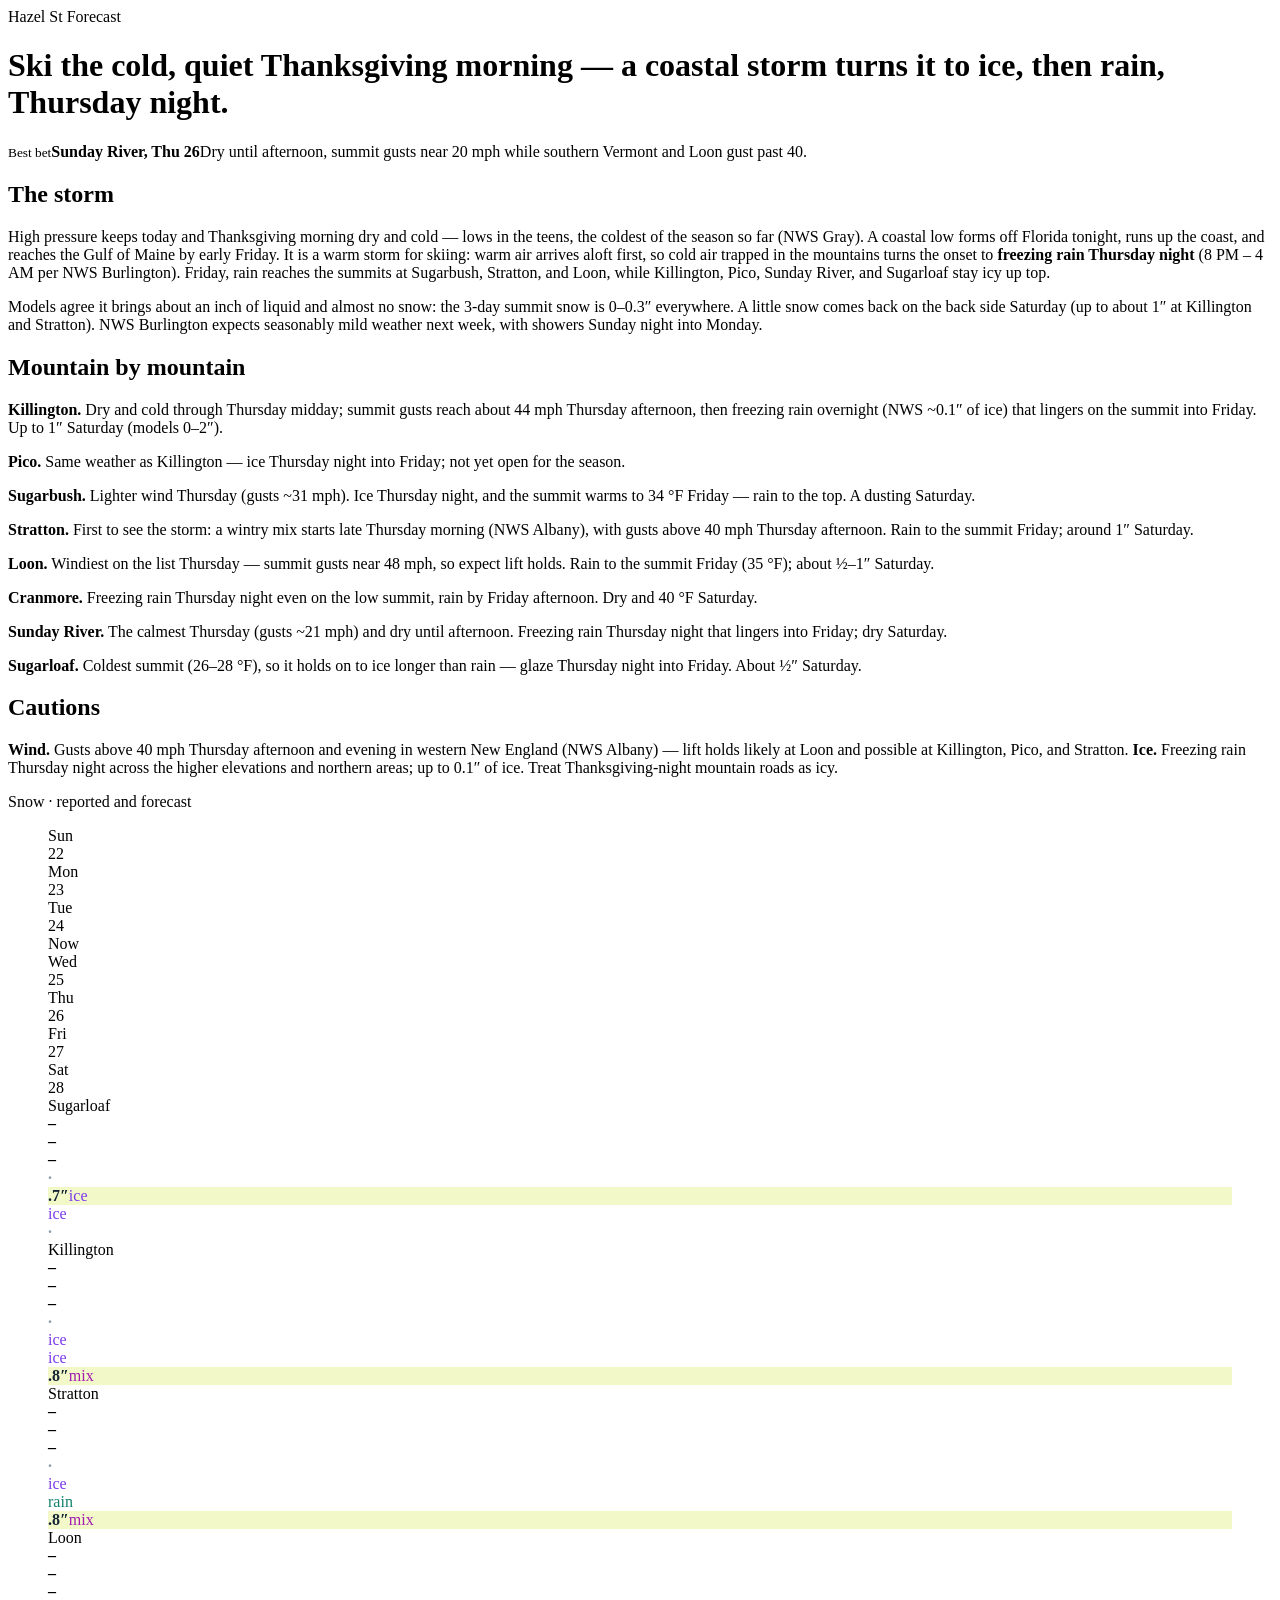
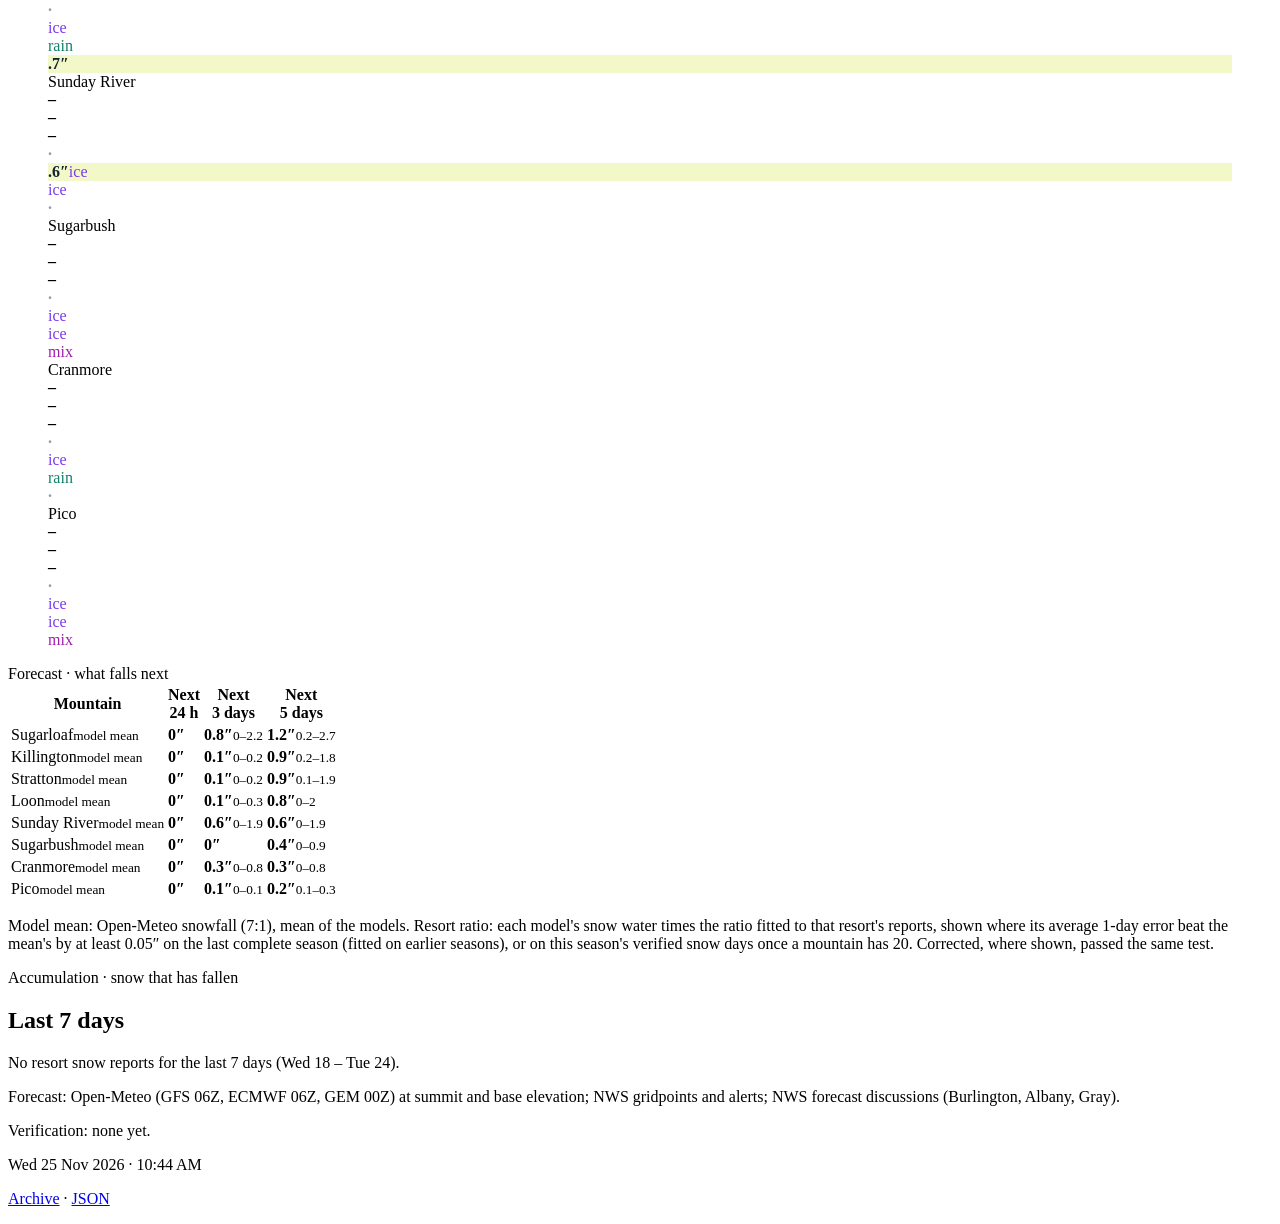
==== commit 5cd7bf9c: "Drop the headings and lead lines above the timeline and forecast table The section label leads strai" ====
--- a/tests/golden/2026-11-25.html
+++ b/tests/golden/2026-11-25.html
@@ -30,7 +30,6 @@
 <p><b>Wind.</b> Gusts above 40 mph Thursday afternoon and evening in western New England (NWS Albany) — lift holds likely at Loon and possible at Killington, Pico, and Stratton. <b>Ice.</b> Freezing rain Thursday night across the higher elevations and northern areas; up to 0.1″ of ice. Treat Thanksgiving-night mountain roads as icy.</p>
 
   <div class="part">Snow · reported and forecast</div>
-  <h2>Last 3 days, next 4</h2>
   <figure class="tl-fig">
     <div class="tl" role="table" aria-label="Snow by mountain and day">
       <div class="tl-now" style="grid-row:2 / span 8"></div>
@@ -47,8 +46,6 @@
   </figure>
 
   <div class="part">Forecast · what falls next</div>
-  <h2>Next 5 days</h2>
-  <p class="lead">From 6 AM Wed 25, at summit elevation. Average of GFS, ECMWF, GEM; range is the spread between them.</p>
   <table id="fct">
     <thead><tr><th>Mountain</th><th>Next<br>24 h</th><th>Next<br>3 days</th><th>Next<br>5 days</th></tr></thead>
     <tbody>
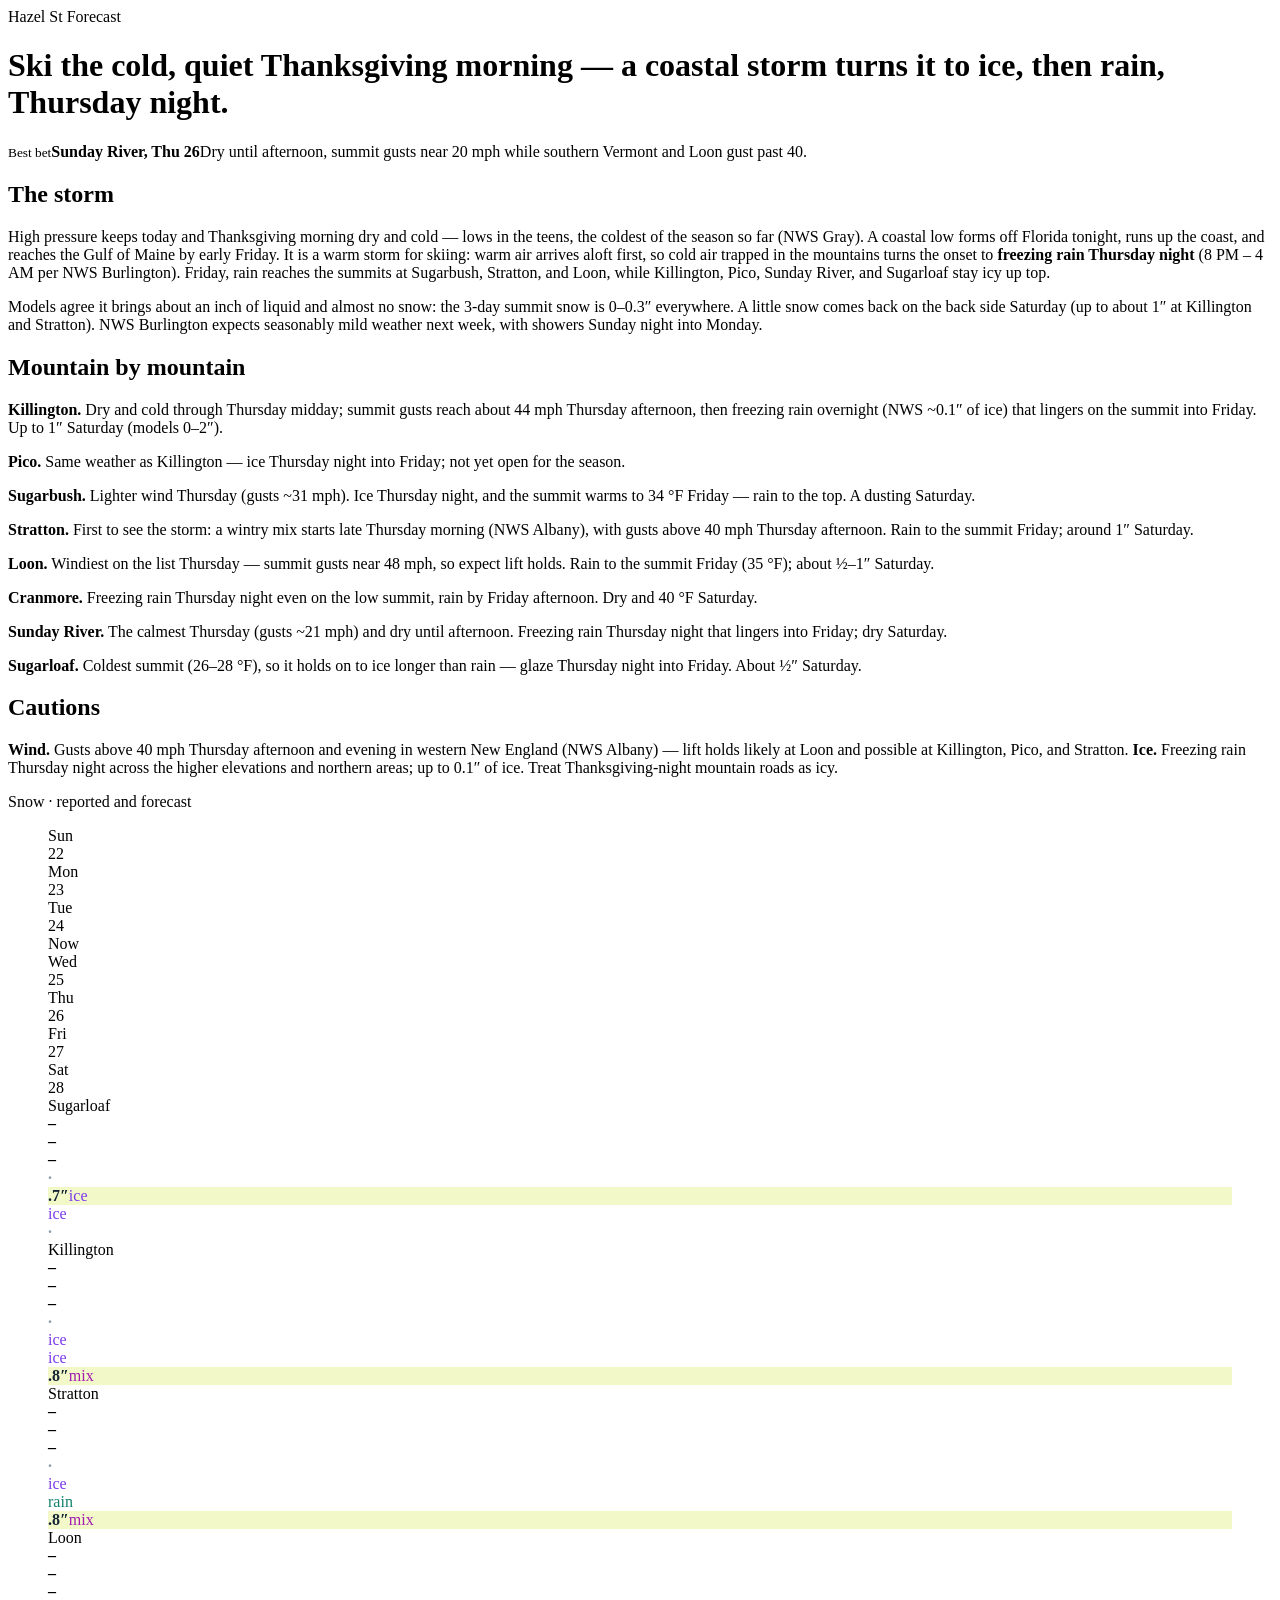
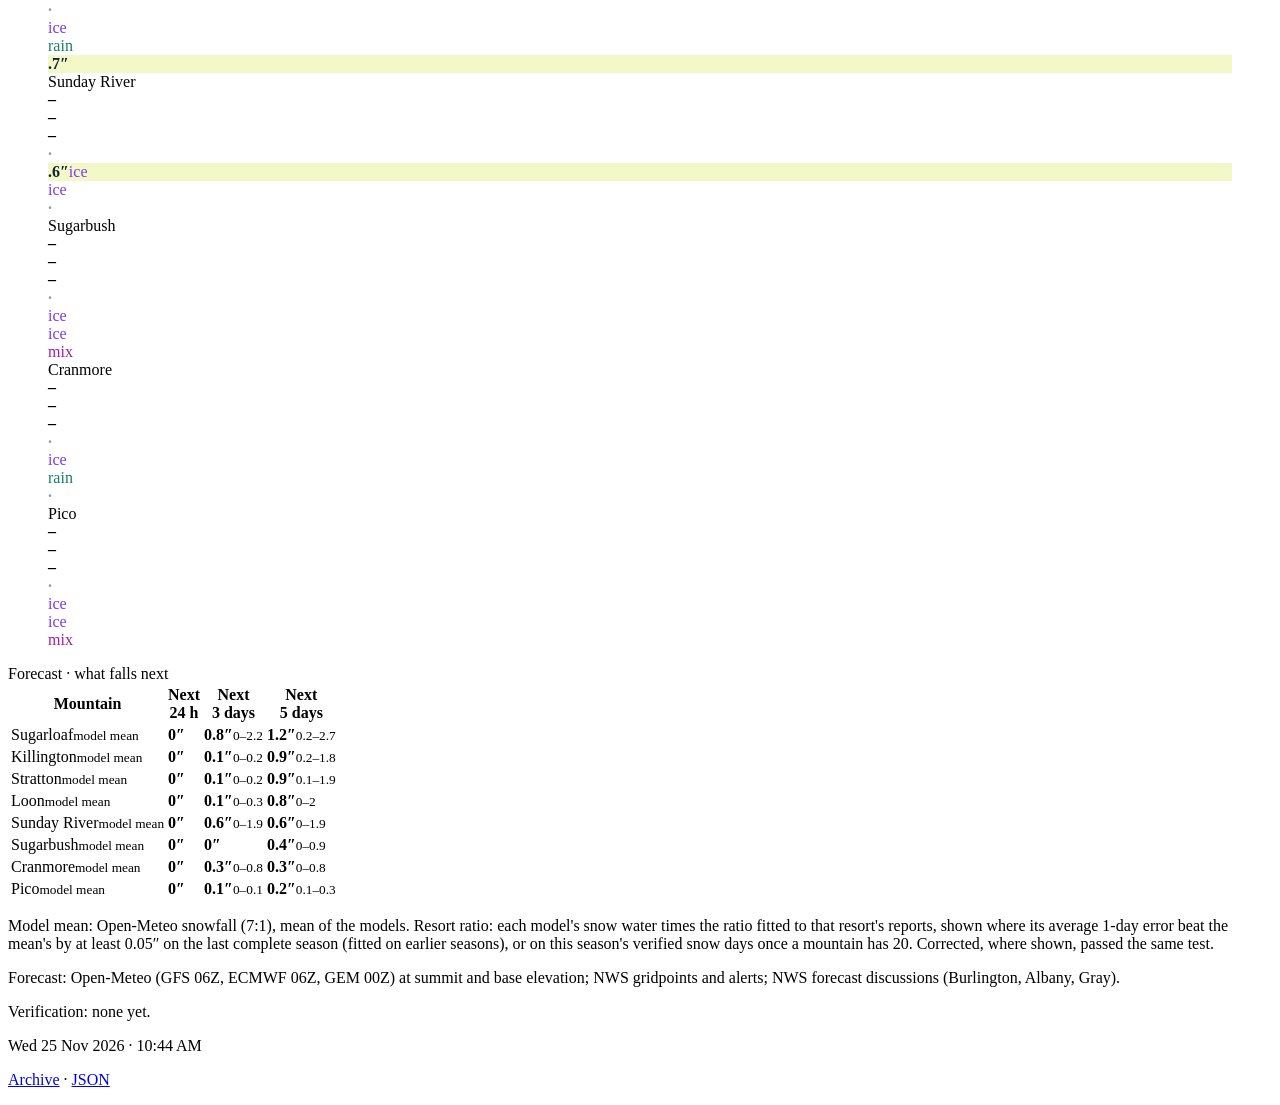
==== commit 174c43d5: "Show names only in the timeline and drop the accumulation section (J31) The timeline's name column s" ====
--- a/tests/golden/2026-11-25.html
+++ b/tests/golden/2026-11-25.html
@@ -61,10 +61,6 @@
   </table>
   <p class="lead fct-note">Model mean: Open-Meteo snowfall (7:1), mean of the models. Resort ratio: each model's snow water times the ratio fitted to that resort's reports, shown where its average 1-day error beat the mean's by at least 0.05″ on the last complete season (fitted on earlier seasons), or on this season's verified snow days once a mountain has 20. Corrected, where shown, passed the same test.</p>
 
-  <div class="part">Accumulation · snow that has fallen</div>
-  <h2>Last 7 days</h2>
-  <div class="empty">No resort snow reports for the last 7 days (Wed 18 – Tue 24).</div>
-
   <div class="foot">
     <p>Forecast: Open-Meteo (GFS 06Z, ECMWF 06Z, GEM 00Z) at summit and base elevation; NWS gridpoints and alerts; NWS forecast discussions (Burlington, Albany, Gray).</p>
     <p>Verification: none yet.</p>
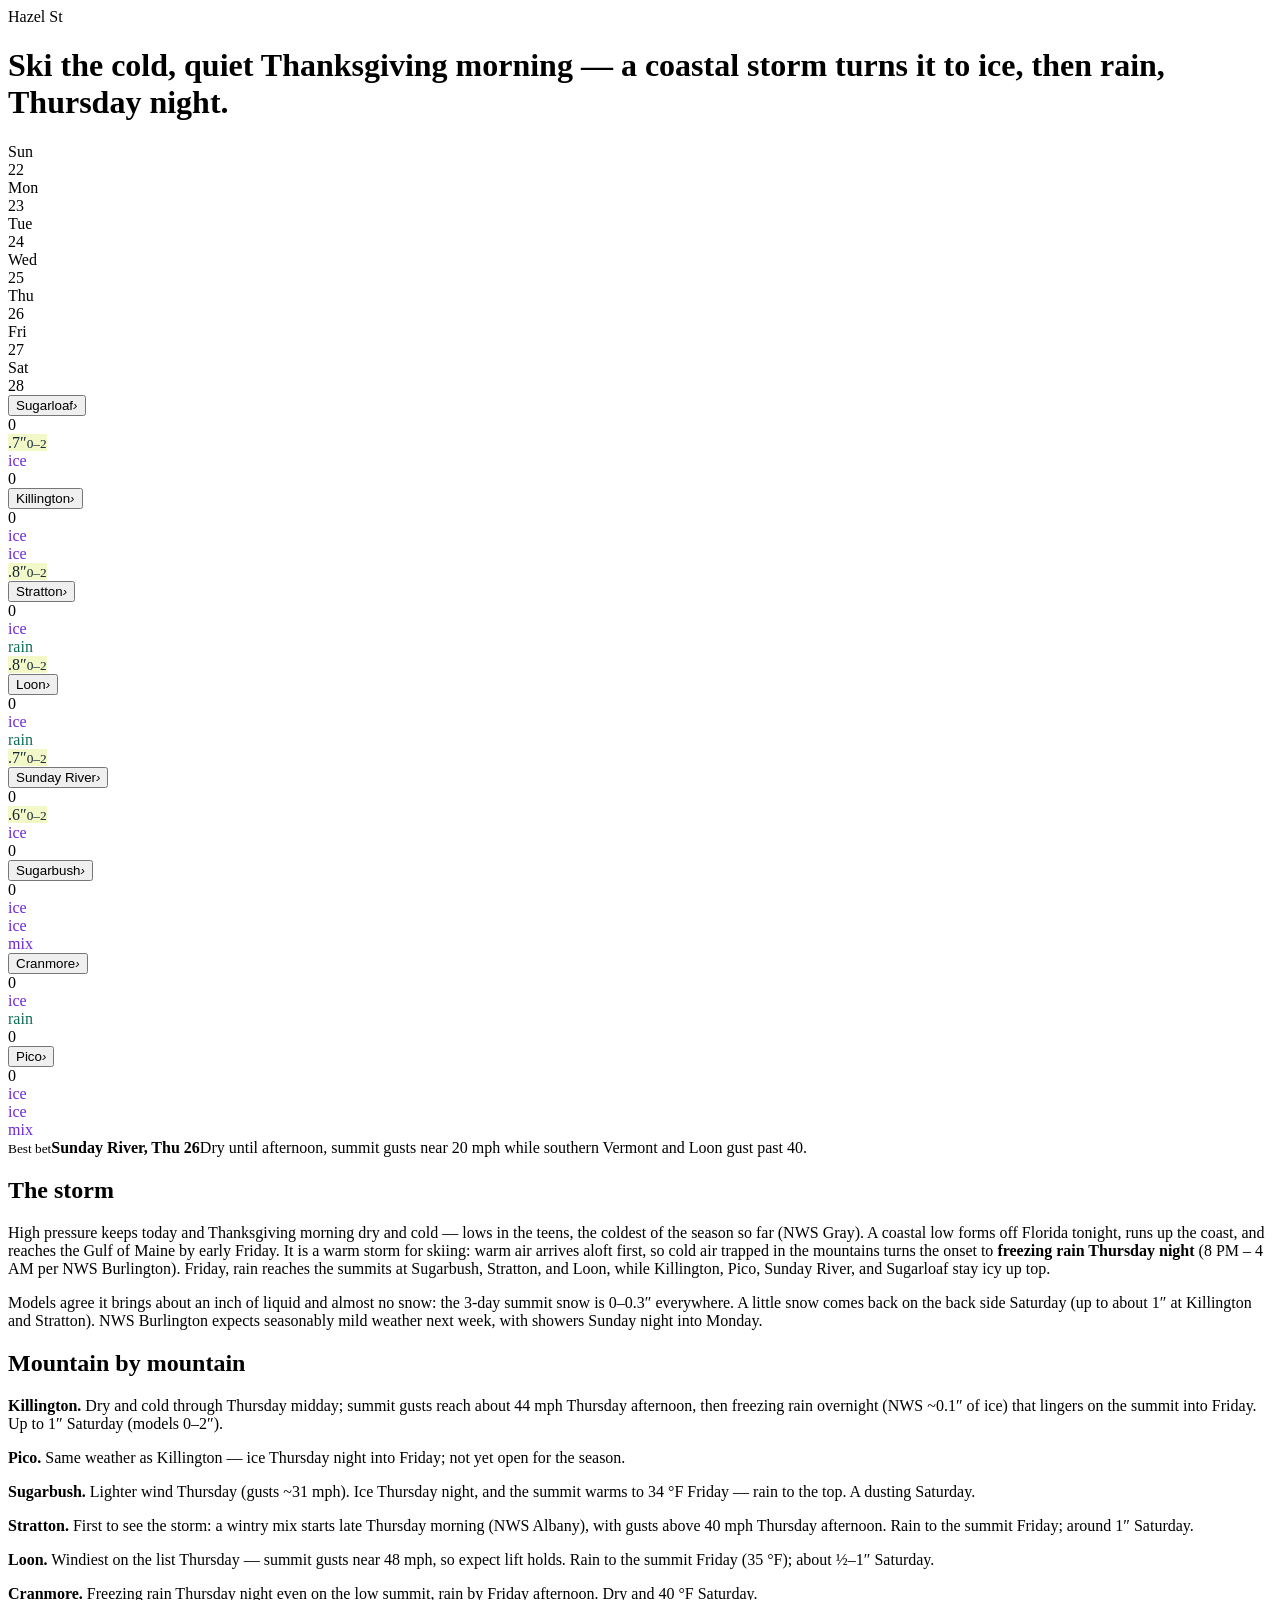
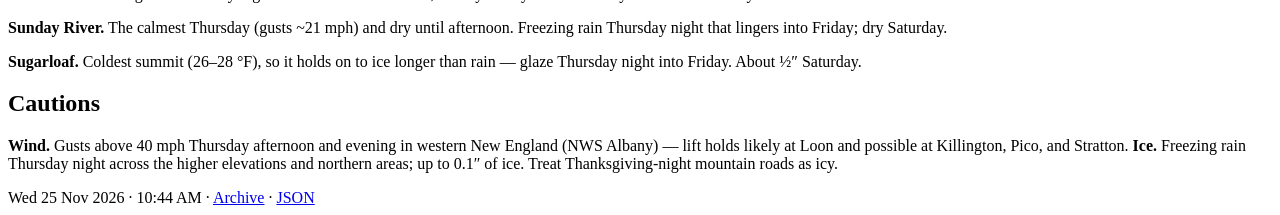
==== commit 2c109832: "Overhaul the report page: model range in the cell, aligned model drawer (J35) Rebuild the report pag" ====
--- a/tests/golden/2026-11-25.html
+++ b/tests/golden/2026-11-25.html
@@ -8,12 +8,95 @@
 <link rel="stylesheet" href="/static/page.css">
 </head>
 <body>
-<div class="band">
-  <div class="k">Hazel St Forecast</div>
-  <h1>Ski the cold, quiet Thanksgiving morning — a coastal storm turns it to ice, then rain, Thursday night.</h1>
-</div>
+<header><div class="brand">Hazel St</div><h1>Ski the cold, quiet Thanksgiving morning — a coastal storm turns it to ice, then rain, Thursday night.</h1></header>
 <main>
-  <div class="call"><small>Best bet</small><b>Sunday River, Thu 26</b><span>Dry until afternoon, summit gusts near 20 mph while southern Vermont and Loon gust past 40.</span></div>
+  <section class="card" aria-label="Snow by mountain and day">
+    <div class="grid">
+      <div></div>
+      <div class="hd past">Sun<br>22</div>
+      <div class="hd past">Mon<br>23</div>
+      <div class="hd past">Tue<br>24</div>
+      <div class="hd nowh"></div>
+      <div class="hd fut">Wed<br>25</div>
+      <div class="hd fut">Thu<br>26</div>
+      <div class="hd fut">Fri<br>27</div>
+      <div class="hd fut">Sat<br>28</div>
+      <button class="nm" type="button" aria-expanded="false" aria-controls="d-sugarloaf">Sugarloaf<i class="chev" aria-hidden="true">›</i></button><div class="c" title="Sun 22 · no resort report"></div><div class="c" title="Mon 23 · no resort report"></div><div class="c" title="Tue 24 · no resort report"></div><div class="nowl"></div><div class="c f" title="Wed 25 · 0″ snow · 0.00″ liquid · high 26°F · gusts 12 mph"><span class="z">0</span></div><div class="c f" title="Thu 26 · 0.7″ snow · ice · 0.41″ liquid · high 29°F · gusts 21 mph"><span class="s" style="background:#f3f8c9;color:#132534">.7″<small style="color:#132534">0–2</small></span></div><div class="c f" title="Fri 27 · 0″ snow · ice · 0.51″ liquid · high 28°F · gusts 25 mph"><span class="w" style="color:#6d28d9">ice</span></div><div class="c f" title="Sat 28 · 0.4″ snow · 0.06″ liquid · high 28°F · gusts 23 mph"><span class="z">0</span></div>
+      <div class="drawer" id="d-sugarloaf" hidden>
+        <div class="dr ours"><span class="dn">Hazel St</span><span class="nowl"></span><b>0</b><b>.7″</b><b>0</b><b>0</b></div>
+        <div class="dr"><span class="dn">GFS</span><span class="nowl"></span><span>0</span><span>2″</span><span>0</span><span>.5″</span></div>
+        <div class="dr"><span class="dn">ECMWF</span><span class="nowl"></span><span>0</span><span>0</span><span>0</span><span>0</span></div>
+        <div class="dr"><span class="dn">GEM</span><span class="nowl"></span><span>0</span><span>0</span><span>0</span><span>.6″</span></div>
+        <div class="dr"><span class="dn">NWS</span><span class="nowl"></span><span>·</span><span class="span2">·</span><span>·</span></div>
+        <p class="meth">Hazel St uses the model mean for Sugarloaf.</p>
+      </div>
+      <button class="nm" type="button" aria-expanded="false" aria-controls="d-killington">Killington<i class="chev" aria-hidden="true">›</i></button><div class="c" title="Sun 22 · no resort report"></div><div class="c" title="Mon 23 · no resort report"></div><div class="c" title="Tue 24 · no resort report"></div><div class="nowl"></div><div class="c f" title="Wed 25 · 0″ snow · 0.00″ liquid · high 29°F · gusts 11 mph"><span class="z">0</span></div><div class="c f" title="Thu 26 · 0.1″ snow · ice · 0.70″ liquid · high 26°F · gusts 43 mph"><span class="w" style="color:#6d28d9">ice</span></div><div class="c f" title="Fri 27 · 0″ snow · ice · 0.51″ liquid · high 32°F · gusts 29 mph"><span class="w" style="color:#6d28d9">ice</span></div><div class="c f" title="Sat 28 · 0.8″ snow · mix · 0.25″ liquid · high 28°F · gusts 23 mph"><span class="s" style="background:#f3f8c9;color:#132534">.8″<small style="color:#132534">0–2</small></span></div>
+      <div class="drawer" id="d-killington" hidden>
+        <div class="dr ours"><span class="dn">Hazel St</span><span class="nowl"></span><b>0</b><b>0</b><b>0</b><b>.8″</b></div>
+        <div class="dr"><span class="dn">GFS</span><span class="nowl"></span><span>0</span><span>0</span><span>0</span><span>0</span></div>
+        <div class="dr"><span class="dn">ECMWF</span><span class="nowl"></span><span>0</span><span>0</span><span>0</span><span>.8″</span></div>
+        <div class="dr"><span class="dn">GEM</span><span class="nowl"></span><span>0</span><span>0</span><span>0</span><span>2″</span></div>
+        <div class="dr"><span class="dn">NWS</span><span class="nowl"></span><span>·</span><span class="span2">·</span><span>·</span></div>
+        <p class="meth">Hazel St uses the model mean for Killington.</p>
+      </div>
+      <button class="nm" type="button" aria-expanded="false" aria-controls="d-stratton">Stratton<i class="chev" aria-hidden="true">›</i></button><div class="c" title="Sun 22 · no resort report"></div><div class="c" title="Mon 23 · no resort report"></div><div class="c" title="Tue 24 · no resort report"></div><div class="nowl"></div><div class="c f" title="Wed 25 · 0″ snow · 0.00″ liquid · high 30°F · gusts 15 mph"><span class="z">0</span></div><div class="c f" title="Thu 26 · 0″ snow · ice · 0.77″ liquid · high 28°F · gusts 41 mph"><span class="w" style="color:#6d28d9">ice</span></div><div class="c f" title="Fri 27 · 0.1″ snow · rain · 0.31″ liquid · high 35°F · gusts 35 mph"><span class="w" style="color:#0f6b57">rain</span></div><div class="c f" title="Sat 28 · 0.8″ snow · mix · 0.20″ liquid · high 30°F · gusts 30 mph"><span class="s" style="background:#f3f8c9;color:#132534">.8″<small style="color:#132534">0–2</small></span></div>
+      <div class="drawer" id="d-stratton" hidden>
+        <div class="dr ours"><span class="dn">Hazel St</span><span class="nowl"></span><b>0</b><b>0</b><b>0</b><b>.8″</b></div>
+        <div class="dr"><span class="dn">GFS</span><span class="nowl"></span><span>0</span><span>0</span><span>0</span><span>0</span></div>
+        <div class="dr"><span class="dn">ECMWF</span><span class="nowl"></span><span>0</span><span>0</span><span>0</span><span>2″</span></div>
+        <div class="dr"><span class="dn">GEM</span><span class="nowl"></span><span>0</span><span>0</span><span>0</span><span>.8″</span></div>
+        <div class="dr"><span class="dn">NWS</span><span class="nowl"></span><span>·</span><span class="span2">·</span><span>·</span></div>
+        <p class="meth">Hazel St uses the model mean for Stratton.</p>
+      </div>
+      <button class="nm" type="button" aria-expanded="false" aria-controls="d-loon">Loon<i class="chev" aria-hidden="true">›</i></button><div class="c" title="Sun 22 · no resort report"></div><div class="c" title="Mon 23 · no resort report"></div><div class="c" title="Tue 24 · no resort report"></div><div class="nowl"></div><div class="c f" title="Wed 25 · 0″ snow · 0.00″ liquid · high 32°F · gusts 10 mph"><span class="z">0</span></div><div class="c f" title="Thu 26 · 0″ snow · ice · 0.53″ liquid · high 33°F · gusts 44 mph"><span class="w" style="color:#6d28d9">ice</span></div><div class="c f" title="Fri 27 · 0.1″ snow · rain · 0.36″ liquid · high 36°F · gusts 33 mph"><span class="w" style="color:#0f6b57">rain</span></div><div class="c f" title="Sat 28 · 0.7″ snow · 0.13″ liquid · high 33°F · gusts 21 mph"><span class="s" style="background:#f3f8c9;color:#132534">.7″<small style="color:#132534">0–2</small></span></div>
+      <div class="drawer" id="d-loon" hidden>
+        <div class="dr ours"><span class="dn">Hazel St</span><span class="nowl"></span><b>0</b><b>0</b><b>0</b><b>.7″</b></div>
+        <div class="dr"><span class="dn">GFS</span><span class="nowl"></span><span>0</span><span>0</span><span>0</span><span>0</span></div>
+        <div class="dr"><span class="dn">ECMWF</span><span class="nowl"></span><span>0</span><span>0</span><span>0</span><span>0</span></div>
+        <div class="dr"><span class="dn">GEM</span><span class="nowl"></span><span>0</span><span>0</span><span>0</span><span>2″</span></div>
+        <div class="dr"><span class="dn">NWS</span><span class="nowl"></span><span>·</span><span class="span2">·</span><span>·</span></div>
+        <p class="meth">Hazel St uses the model mean for Loon.</p>
+      </div>
+      <button class="nm" type="button" aria-expanded="false" aria-controls="d-sunday_river">Sunday River<i class="chev" aria-hidden="true">›</i></button><div class="c" title="Sun 22 · no resort report"></div><div class="c" title="Mon 23 · no resort report"></div><div class="c" title="Tue 24 · no resort report"></div><div class="nowl"></div><div class="c f" title="Wed 25 · 0″ snow · 0.00″ liquid · high 32°F · gusts 10 mph"><span class="z">0</span></div><div class="c f" title="Thu 26 · 0.6″ snow · ice · 0.60″ liquid · high 31°F · gusts 21 mph"><span class="s" style="background:#f3f8c9;color:#132534">.6″<small style="color:#132534">0–2</small></span></div><div class="c f" title="Fri 27 · 0″ snow · ice · 0.34″ liquid · high 32°F · gusts 28 mph"><span class="w" style="color:#6d28d9">ice</span></div><div class="c f" title="Sat 28 · 0″ snow · 0.04″ liquid · high 32°F · gusts 22 mph"><span class="z">0</span></div>
+      <div class="drawer" id="d-sunday_river" hidden>
+        <div class="dr ours"><span class="dn">Hazel St</span><span class="nowl"></span><b>0</b><b>.6″</b><b>0</b><b>0</b></div>
+        <div class="dr"><span class="dn">GFS</span><span class="nowl"></span><span>0</span><span>2″</span><span>0</span><span>0</span></div>
+        <div class="dr"><span class="dn">ECMWF</span><span class="nowl"></span><span>0</span><span>0</span><span>0</span><span>0</span></div>
+        <div class="dr"><span class="dn">GEM</span><span class="nowl"></span><span>0</span><span>0</span><span>0</span><span>0</span></div>
+        <div class="dr"><span class="dn">NWS</span><span class="nowl"></span><span>·</span><span class="span2">·</span><span>·</span></div>
+        <p class="meth">Hazel St uses the model mean for Sunday River.</p>
+      </div>
+      <button class="nm" type="button" aria-expanded="false" aria-controls="d-sugarbush">Sugarbush<i class="chev" aria-hidden="true">›</i></button><div class="c" title="Sun 22 · no resort report"></div><div class="c" title="Mon 23 · no resort report"></div><div class="c" title="Tue 24 · no resort report"></div><div class="nowl"></div><div class="c f" title="Wed 25 · 0″ snow · 0.00″ liquid · high 27°F · gusts 10 mph"><span class="z">0</span></div><div class="c f" title="Thu 26 · 0″ snow · ice · 0.54″ liquid · high 29°F · gusts 37 mph"><span class="w" style="color:#6d28d9">ice</span></div><div class="c f" title="Fri 27 · 0″ snow · ice · 0.34″ liquid · high 34°F · gusts 25 mph"><span class="w" style="color:#6d28d9">ice</span></div><div class="c f" title="Sat 28 · 0.4″ snow · mix · 0.21″ liquid · high 29°F · gusts 14 mph"><span class="w" style="color:#6d28d9">mix</span></div>
+      <div class="drawer" id="d-sugarbush" hidden>
+        <div class="dr ours"><span class="dn">Hazel St</span><span class="nowl"></span><b>0</b><b>0</b><b>0</b><b>0</b></div>
+        <div class="dr"><span class="dn">GFS</span><span class="nowl"></span><span>0</span><span>0</span><span>0</span><span>0</span></div>
+        <div class="dr"><span class="dn">ECMWF</span><span class="nowl"></span><span>0</span><span>0</span><span>0</span><span>0</span></div>
+        <div class="dr"><span class="dn">GEM</span><span class="nowl"></span><span>0</span><span>0</span><span>0</span><span>.9″</span></div>
+        <div class="dr"><span class="dn">NWS</span><span class="nowl"></span><span>·</span><span class="span2">·</span><span>·</span></div>
+        <p class="meth">Hazel St uses the model mean for Sugarbush.</p>
+      </div>
+      <button class="nm" type="button" aria-expanded="false" aria-controls="d-cranmore">Cranmore<i class="chev" aria-hidden="true">›</i></button><div class="c" title="Sun 22 · no resort report"></div><div class="c" title="Mon 23 · no resort report"></div><div class="c" title="Tue 24 · no resort report"></div><div class="nowl"></div><div class="c f" title="Wed 25 · 0″ snow · 0.00″ liquid · high 34°F · gusts 10 mph"><span class="z">0</span></div><div class="c f" title="Thu 26 · 0.3″ snow · ice · 0.66″ liquid · high 34°F · gusts 27 mph"><span class="w" style="color:#6d28d9">ice</span></div><div class="c f" title="Fri 27 · 0″ snow · rain · 0.28″ liquid · high 35°F · gusts 21 mph"><span class="w" style="color:#0f6b57">rain</span></div><div class="c f" title="Sat 28 · 0″ snow · 0.02″ liquid · high 40°F · gusts 19 mph"><span class="z">0</span></div>
+      <div class="drawer" id="d-cranmore" hidden>
+        <div class="dr ours"><span class="dn">Hazel St</span><span class="nowl"></span><b>0</b><b>0</b><b>0</b><b>0</b></div>
+        <div class="dr"><span class="dn">GFS</span><span class="nowl"></span><span>0</span><span>.8″</span><span>0</span><span>0</span></div>
+        <div class="dr"><span class="dn">ECMWF</span><span class="nowl"></span><span>0</span><span>0</span><span>0</span><span>0</span></div>
+        <div class="dr"><span class="dn">GEM</span><span class="nowl"></span><span>0</span><span>0</span><span>0</span><span>0</span></div>
+        <div class="dr"><span class="dn">NWS</span><span class="nowl"></span><span>·</span><span class="span2">·</span><span>·</span></div>
+        <p class="meth">Hazel St uses the model mean for Cranmore.</p>
+      </div>
+      <button class="nm" type="button" aria-expanded="false" aria-controls="d-pico">Pico<i class="chev" aria-hidden="true">›</i></button><div class="c" title="Sun 22 · no resort report"></div><div class="c" title="Mon 23 · no resort report"></div><div class="c" title="Tue 24 · no resort report"></div><div class="nowl"></div><div class="c f" title="Wed 25 · 0″ snow · 0.00″ liquid · high 29°F · gusts 10 mph"><span class="z">0</span></div><div class="c f" title="Thu 26 · 0″ snow · ice · 0.66″ liquid · high 27°F · gusts 42 mph"><span class="w" style="color:#6d28d9">ice</span></div><div class="c f" title="Fri 27 · 0″ snow · ice · 0.51″ liquid · high 33°F · gusts 30 mph"><span class="w" style="color:#6d28d9">ice</span></div><div class="c f" title="Sat 28 · 0.2″ snow · mix · 0.20″ liquid · high 29°F · gusts 22 mph"><span class="w" style="color:#6d28d9">mix</span></div>
+      <div class="drawer" id="d-pico" hidden>
+        <div class="dr ours"><span class="dn">Hazel St</span><span class="nowl"></span><b>0</b><b>0</b><b>0</b><b>0</b></div>
+        <div class="dr"><span class="dn">GFS</span><span class="nowl"></span><span>0</span><span>0</span><span>0</span><span>0</span></div>
+        <div class="dr"><span class="dn">ECMWF</span><span class="nowl"></span><span>0</span><span>0</span><span>0</span><span>0</span></div>
+        <div class="dr"><span class="dn">GEM</span><span class="nowl"></span><span>0</span><span>0</span><span>0</span><span>0</span></div>
+        <div class="dr"><span class="dn">NWS</span><span class="nowl"></span><span>·</span><span class="span2">·</span><span>·</span></div>
+        <p class="meth">Hazel St uses the model mean for Pico.</p>
+      </div>
+    </div>
+  </section>
+  <article class="card report">
+    <div class="call"><small>Best bet</small><b>Sunday River, Thu 26</b><span>Dry until afternoon, summit gusts near 20 mph while southern Vermont and Loon gust past 40.</span></div>
 <h2>The storm</h2>
 <p>High pressure keeps today and Thanksgiving morning dry and cold — lows in the teens, the coldest of the season so far (NWS Gray). A coastal low forms off Florida tonight, runs up the coast, and reaches the Gulf of Maine by early Friday. It is a warm storm for skiing: warm air arrives aloft first, so cold air trapped in the mountains turns the onset to <b>freezing rain Thursday night</b> (8 PM – 4 AM per NWS Burlington). Friday, rain reaches the summits at Sugarbush, Stratton, and Loon, while Killington, Pico, Sunday River, and Sugarloaf stay icy up top.</p>
 <p>Models agree it brings about an inch of liquid and almost no snow: the 3-day summit snow is 0–0.3″ everywhere. A little snow comes back on the back side Saturday (up to about 1″ at Killington and Stratton). NWS Burlington expects seasonably mild weather next week, with showers Sunday night into Monday.</p>
@@ -28,45 +111,18 @@
 <p><b>Sugarloaf.</b> Coldest summit (26–28 °F), so it holds on to ice longer than rain — glaze Thursday night into Friday. About ½″ Saturday.</p>
 <h2>Cautions</h2>
 <p><b>Wind.</b> Gusts above 40 mph Thursday afternoon and evening in western New England (NWS Albany) — lift holds likely at Loon and possible at Killington, Pico, and Stratton. <b>Ice.</b> Freezing rain Thursday night across the higher elevations and northern areas; up to 0.1″ of ice. Treat Thanksgiving-night mountain roads as icy.</p>
-
-  <div class="part">Snow · reported and forecast</div>
-  <figure class="tl-fig">
-    <div class="tl" role="table" aria-label="Snow by mountain and day">
-      <div class="tl-now" style="grid-row:2 / span 8"></div>
-      <div role="row" class="tl-row"><div role="columnheader"></div><div role="columnheader" class="tl-h tl-h-past">Sun<br>22</div><div role="columnheader" class="tl-h tl-h-past">Mon<br>23</div><div role="columnheader" class="tl-h tl-h-past">Tue<br>24</div><div role="columnheader" class="tl-nowh"><span>Now</span></div><div role="columnheader" class="tl-h">Wed<br>25</div><div role="columnheader" class="tl-h">Thu<br>26</div><div role="columnheader" class="tl-h">Fri<br>27</div><div role="columnheader" class="tl-h">Sat<br>28</div></div>
-      <div role="row" class="tl-row"><div role="rowheader" class="tl-n">Sugarloaf</div><div role="cell" class="c nr" title="Sun 22 · no resort report"><b>–</b></div><div role="cell" class="c nr" title="Mon 23 · no resort report"><b>–</b></div><div role="cell" class="c nr" title="Tue 24 · no resort report"><b>–</b></div><div role="cell" class="c fut" style="background:#ffffff;color:#8a9cab" title="Wed 25 · 0″ snow · 0.00″ liquid · high 26°F · gusts 12 mph"><b>·</b></div><div role="cell" class="c fut" style="background:#f3f8c9;color:#132534" title="Thu 26 · 0.7″ snow · ice · 0.41″ liquid · high 29°F · gusts 21 mph"><b>.7″</b><span class="w" style="color:#7c3aed">ice</span></div><div role="cell" class="c fut" style="background:#ffffff;color:#8a9cab" title="Fri 27 · 0″ snow · ice · 0.51″ liquid · high 28°F · gusts 25 mph"><span class="w" style="color:#7c3aed">ice</span></div><div role="cell" class="c fut" style="background:#ffffff;color:#8a9cab" title="Sat 28 · 0.4″ snow · 0.06″ liquid · high 28°F · gusts 23 mph"><b>·</b></div></div>
-      <div role="row" class="tl-row"><div role="rowheader" class="tl-n">Killington</div><div role="cell" class="c nr" title="Sun 22 · no resort report"><b>–</b></div><div role="cell" class="c nr" title="Mon 23 · no resort report"><b>–</b></div><div role="cell" class="c nr" title="Tue 24 · no resort report"><b>–</b></div><div role="cell" class="c fut" style="background:#ffffff;color:#8a9cab" title="Wed 25 · 0″ snow · 0.00″ liquid · high 29°F · gusts 11 mph"><b>·</b></div><div role="cell" class="c fut" style="background:#ffffff;color:#8a9cab" title="Thu 26 · 0.1″ snow · ice · 0.70″ liquid · high 26°F · gusts 43 mph"><span class="w" style="color:#7c3aed">ice</span></div><div role="cell" class="c fut" style="background:#ffffff;color:#8a9cab" title="Fri 27 · 0″ snow · ice · 0.51″ liquid · high 32°F · gusts 29 mph"><span class="w" style="color:#7c3aed">ice</span></div><div role="cell" class="c fut" style="background:#f3f8c9;color:#132534" title="Sat 28 · 0.8″ snow · mix · 0.25″ liquid · high 28°F · gusts 23 mph"><b>.8″</b><span class="w" style="color:#a21caf">mix</span></div></div>
-      <div role="row" class="tl-row"><div role="rowheader" class="tl-n">Stratton</div><div role="cell" class="c nr" title="Sun 22 · no resort report"><b>–</b></div><div role="cell" class="c nr" title="Mon 23 · no resort report"><b>–</b></div><div role="cell" class="c nr" title="Tue 24 · no resort report"><b>–</b></div><div role="cell" class="c fut" style="background:#ffffff;color:#8a9cab" title="Wed 25 · 0″ snow · 0.00″ liquid · high 30°F · gusts 15 mph"><b>·</b></div><div role="cell" class="c fut" style="background:#ffffff;color:#8a9cab" title="Thu 26 · 0″ snow · ice · 0.77″ liquid · high 28°F · gusts 41 mph"><span class="w" style="color:#7c3aed">ice</span></div><div role="cell" class="c fut" style="background:#ffffff;color:#8a9cab" title="Fri 27 · 0.1″ snow · rain · 0.31″ liquid · high 35°F · gusts 35 mph"><span class="w" style="color:#12806a">rain</span></div><div role="cell" class="c fut" style="background:#f3f8c9;color:#132534" title="Sat 28 · 0.8″ snow · mix · 0.20″ liquid · high 30°F · gusts 30 mph"><b>.8″</b><span class="w" style="color:#a21caf">mix</span></div></div>
-      <div role="row" class="tl-row"><div role="rowheader" class="tl-n">Loon</div><div role="cell" class="c nr" title="Sun 22 · no resort report"><b>–</b></div><div role="cell" class="c nr" title="Mon 23 · no resort report"><b>–</b></div><div role="cell" class="c nr" title="Tue 24 · no resort report"><b>–</b></div><div role="cell" class="c fut" style="background:#ffffff;color:#8a9cab" title="Wed 25 · 0″ snow · 0.00″ liquid · high 32°F · gusts 10 mph"><b>·</b></div><div role="cell" class="c fut" style="background:#ffffff;color:#8a9cab" title="Thu 26 · 0″ snow · ice · 0.53″ liquid · high 33°F · gusts 44 mph"><span class="w" style="color:#7c3aed">ice</span></div><div role="cell" class="c fut" style="background:#ffffff;color:#8a9cab" title="Fri 27 · 0.1″ snow · rain · 0.36″ liquid · high 36°F · gusts 33 mph"><span class="w" style="color:#12806a">rain</span></div><div role="cell" class="c fut" style="background:#f3f8c9;color:#132534" title="Sat 28 · 0.7″ snow · 0.13″ liquid · high 33°F · gusts 21 mph"><b>.7″</b></div></div>
-      <div role="row" class="tl-row"><div role="rowheader" class="tl-n">Sunday River</div><div role="cell" class="c nr" title="Sun 22 · no resort report"><b>–</b></div><div role="cell" class="c nr" title="Mon 23 · no resort report"><b>–</b></div><div role="cell" class="c nr" title="Tue 24 · no resort report"><b>–</b></div><div role="cell" class="c fut" style="background:#ffffff;color:#8a9cab" title="Wed 25 · 0″ snow · 0.00″ liquid · high 32°F · gusts 10 mph"><b>·</b></div><div role="cell" class="c fut" style="background:#f3f8c9;color:#132534" title="Thu 26 · 0.6″ snow · ice · 0.60″ liquid · high 31°F · gusts 21 mph"><b>.6″</b><span class="w" style="color:#7c3aed">ice</span></div><div role="cell" class="c fut" style="background:#ffffff;color:#8a9cab" title="Fri 27 · 0″ snow · ice · 0.34″ liquid · high 32°F · gusts 28 mph"><span class="w" style="color:#7c3aed">ice</span></div><div role="cell" class="c fut" style="background:#ffffff;color:#8a9cab" title="Sat 28 · 0″ snow · 0.04″ liquid · high 32°F · gusts 22 mph"><b>·</b></div></div>
-      <div role="row" class="tl-row"><div role="rowheader" class="tl-n">Sugarbush</div><div role="cell" class="c nr" title="Sun 22 · no resort report"><b>–</b></div><div role="cell" class="c nr" title="Mon 23 · no resort report"><b>–</b></div><div role="cell" class="c nr" title="Tue 24 · no resort report"><b>–</b></div><div role="cell" class="c fut" style="background:#ffffff;color:#8a9cab" title="Wed 25 · 0″ snow · 0.00″ liquid · high 27°F · gusts 10 mph"><b>·</b></div><div role="cell" class="c fut" style="background:#ffffff;color:#8a9cab" title="Thu 26 · 0″ snow · ice · 0.54″ liquid · high 29°F · gusts 37 mph"><span class="w" style="color:#7c3aed">ice</span></div><div role="cell" class="c fut" style="background:#ffffff;color:#8a9cab" title="Fri 27 · 0″ snow · ice · 0.34″ liquid · high 34°F · gusts 25 mph"><span class="w" style="color:#7c3aed">ice</span></div><div role="cell" class="c fut" style="background:#ffffff;color:#8a9cab" title="Sat 28 · 0.4″ snow · mix · 0.21″ liquid · high 29°F · gusts 14 mph"><span class="w" style="color:#a21caf">mix</span></div></div>
-      <div role="row" class="tl-row"><div role="rowheader" class="tl-n">Cranmore</div><div role="cell" class="c nr" title="Sun 22 · no resort report"><b>–</b></div><div role="cell" class="c nr" title="Mon 23 · no resort report"><b>–</b></div><div role="cell" class="c nr" title="Tue 24 · no resort report"><b>–</b></div><div role="cell" class="c fut" style="background:#ffffff;color:#8a9cab" title="Wed 25 · 0″ snow · 0.00″ liquid · high 34°F · gusts 10 mph"><b>·</b></div><div role="cell" class="c fut" style="background:#ffffff;color:#8a9cab" title="Thu 26 · 0.3″ snow · ice · 0.66″ liquid · high 34°F · gusts 27 mph"><span class="w" style="color:#7c3aed">ice</span></div><div role="cell" class="c fut" style="background:#ffffff;color:#8a9cab" title="Fri 27 · 0″ snow · rain · 0.28″ liquid · high 35°F · gusts 21 mph"><span class="w" style="color:#12806a">rain</span></div><div role="cell" class="c fut" style="background:#ffffff;color:#8a9cab" title="Sat 28 · 0″ snow · 0.02″ liquid · high 40°F · gusts 19 mph"><b>·</b></div></div>
-      <div role="row" class="tl-row"><div role="rowheader" class="tl-n">Pico</div><div role="cell" class="c nr" title="Sun 22 · no resort report"><b>–</b></div><div role="cell" class="c nr" title="Mon 23 · no resort report"><b>–</b></div><div role="cell" class="c nr" title="Tue 24 · no resort report"><b>–</b></div><div role="cell" class="c fut" style="background:#ffffff;color:#8a9cab" title="Wed 25 · 0″ snow · 0.00″ liquid · high 29°F · gusts 10 mph"><b>·</b></div><div role="cell" class="c fut" style="background:#ffffff;color:#8a9cab" title="Thu 26 · 0″ snow · ice · 0.66″ liquid · high 27°F · gusts 42 mph"><span class="w" style="color:#7c3aed">ice</span></div><div role="cell" class="c fut" style="background:#ffffff;color:#8a9cab" title="Fri 27 · 0″ snow · ice · 0.51″ liquid · high 33°F · gusts 30 mph"><span class="w" style="color:#7c3aed">ice</span></div><div role="cell" class="c fut" style="background:#ffffff;color:#8a9cab" title="Sat 28 · 0.2″ snow · mix · 0.20″ liquid · high 29°F · gusts 22 mph"><span class="w" style="color:#a21caf">mix</span></div></div>
-    </div>
-  </figure>
-
-  <div class="part">Forecast · what falls next</div>
-  <table id="fct">
-    <thead><tr><th>Mountain</th><th>Next<br>24 h</th><th>Next<br>3 days</th><th>Next<br>5 days</th></tr></thead>
-    <tbody>
-      <tr><td class="name">Sugarloaf<small>model mean</small></td><td><b>0″</b></td><td><b>0.8″</b><small>0–2.2</small></td><td><b>1.2″</b><small>0.2–2.7</small></td></tr>
-      <tr><td class="name">Killington<small>model mean</small></td><td><b>0″</b></td><td><b>0.1″</b><small>0–0.2</small></td><td><b>0.9″</b><small>0.2–1.8</small></td></tr>
-      <tr><td class="name">Stratton<small>model mean</small></td><td><b>0″</b></td><td><b>0.1″</b><small>0–0.2</small></td><td><b>0.9″</b><small>0.1–1.9</small></td></tr>
-      <tr><td class="name">Loon<small>model mean</small></td><td><b>0″</b></td><td><b>0.1″</b><small>0–0.3</small></td><td><b>0.8″</b><small>0–2</small></td></tr>
-      <tr><td class="name">Sunday River<small>model mean</small></td><td><b>0″</b></td><td><b>0.6″</b><small>0–1.9</small></td><td><b>0.6″</b><small>0–1.9</small></td></tr>
-      <tr><td class="name">Sugarbush<small>model mean</small></td><td><b>0″</b></td><td><b>0″</b></td><td><b>0.4″</b><small>0–0.9</small></td></tr>
-      <tr><td class="name">Cranmore<small>model mean</small></td><td><b>0″</b></td><td><b>0.3″</b><small>0–0.8</small></td><td><b>0.3″</b><small>0–0.8</small></td></tr>
-      <tr><td class="name">Pico<small>model mean</small></td><td><b>0″</b></td><td><b>0.1″</b><small>0–0.1</small></td><td><b>0.2″</b><small>0.1–0.3</small></td></tr>
-    </tbody>
-  </table>
-  <p class="lead fct-note">Model mean: Open-Meteo snowfall (7:1), mean of the models. Resort ratio: each model's snow water times the ratio fitted to that resort's reports, shown where its average 1-day error beat the mean's by at least 0.05″ on the last complete season (fitted on earlier seasons), or on this season's verified snow days once a mountain has 20. Corrected, where shown, passed the same test.</p>
-
-  <div class="foot">
-    <p>Forecast: Open-Meteo (GFS 06Z, ECMWF 06Z, GEM 00Z) at summit and base elevation; NWS gridpoints and alerts; NWS forecast discussions (Burlington, Albany, Gray).</p>
-    <p>Verification: none yet.</p>
-    <p>Wed 25 Nov 2026 · 10:44 AM</p>
-    <p><a href="/archive">Archive</a> · <a href="/api/report/2026-11-25.json">JSON</a></p>
-  </div>
+  </article>
+  <footer>Wed 25 Nov 2026 · 10:44 AM · <a href="/archive">Archive</a> · <a href="/api/report/2026-11-25.json">JSON</a></footer>
 </main>
+<script>
+document.querySelectorAll(".nm").forEach(function (b) {
+  b.addEventListener("click", function () {
+    var d = document.getElementById(b.getAttribute("aria-controls"));
+    d.hidden = !d.hidden;
+    b.classList.toggle("open", !d.hidden);
+    b.setAttribute("aria-expanded", String(!d.hidden));
+  });
+});
+</script>
 </body>
 </html>
